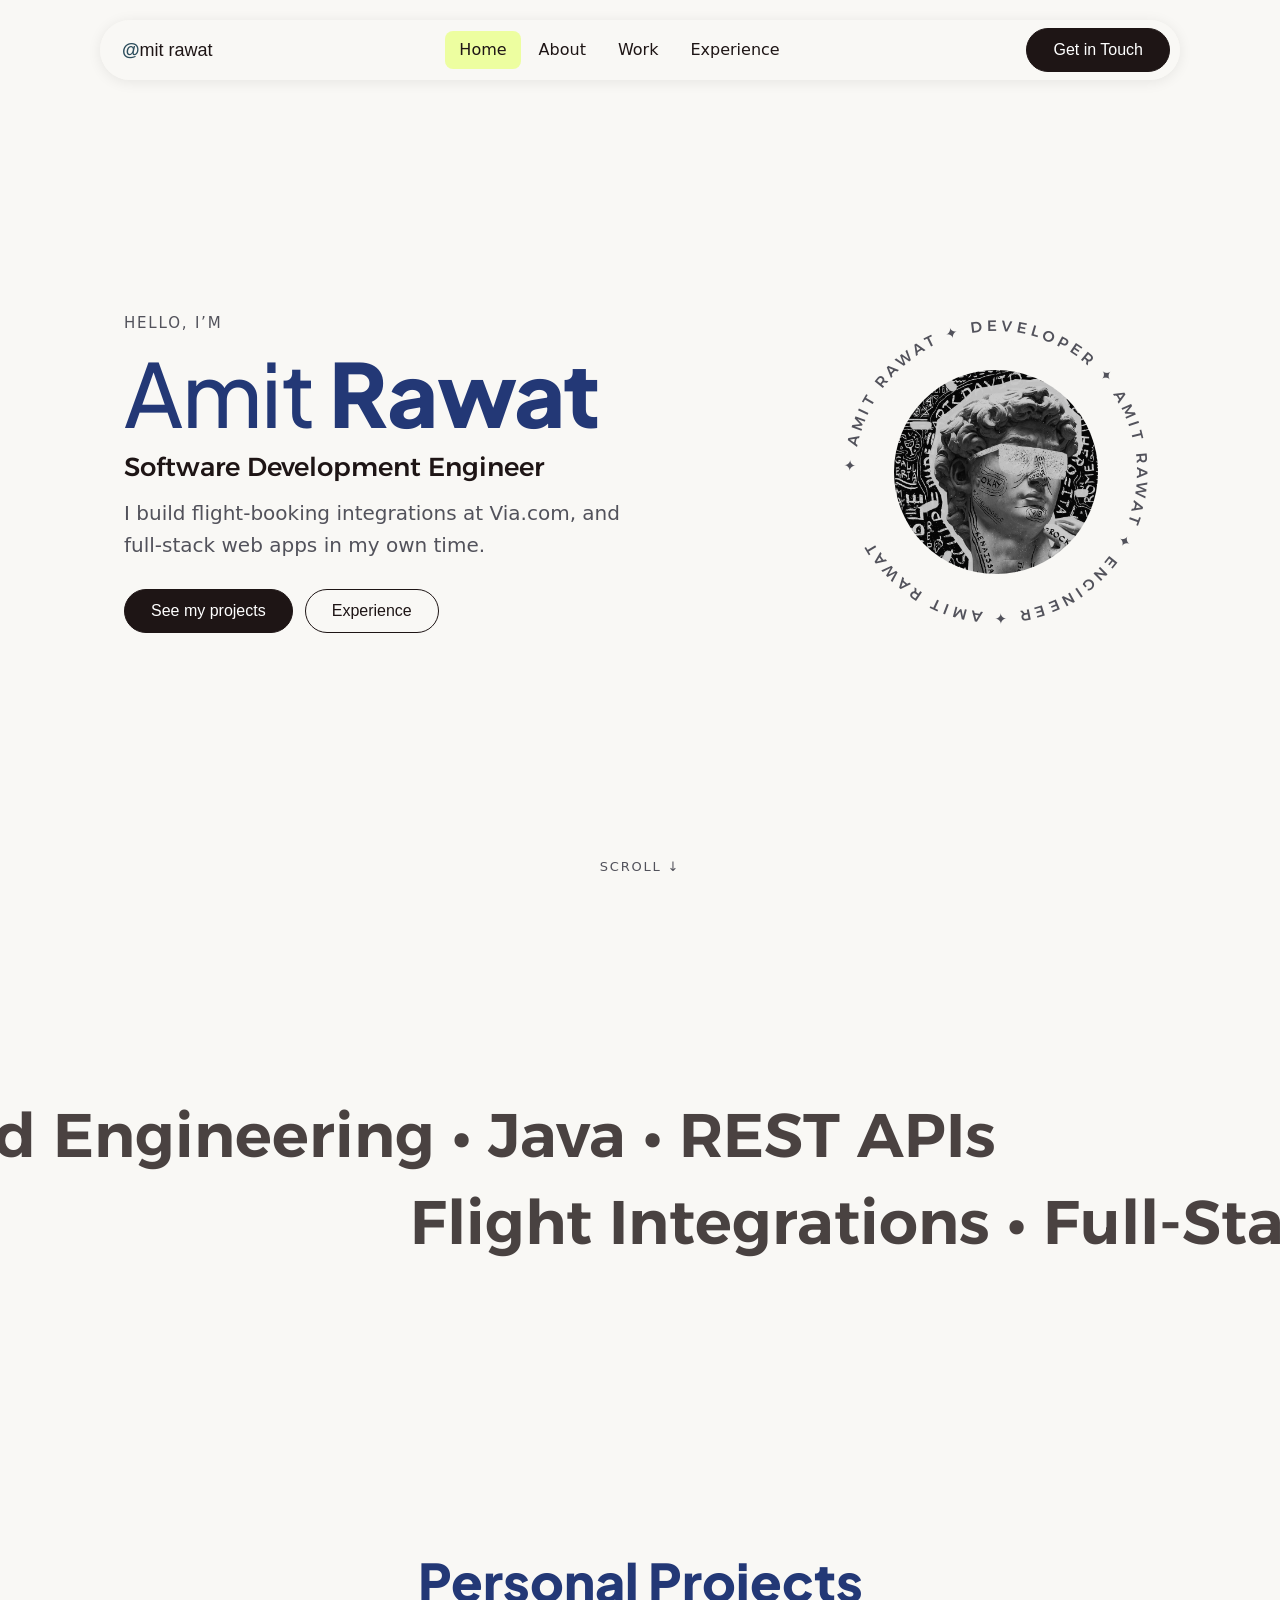
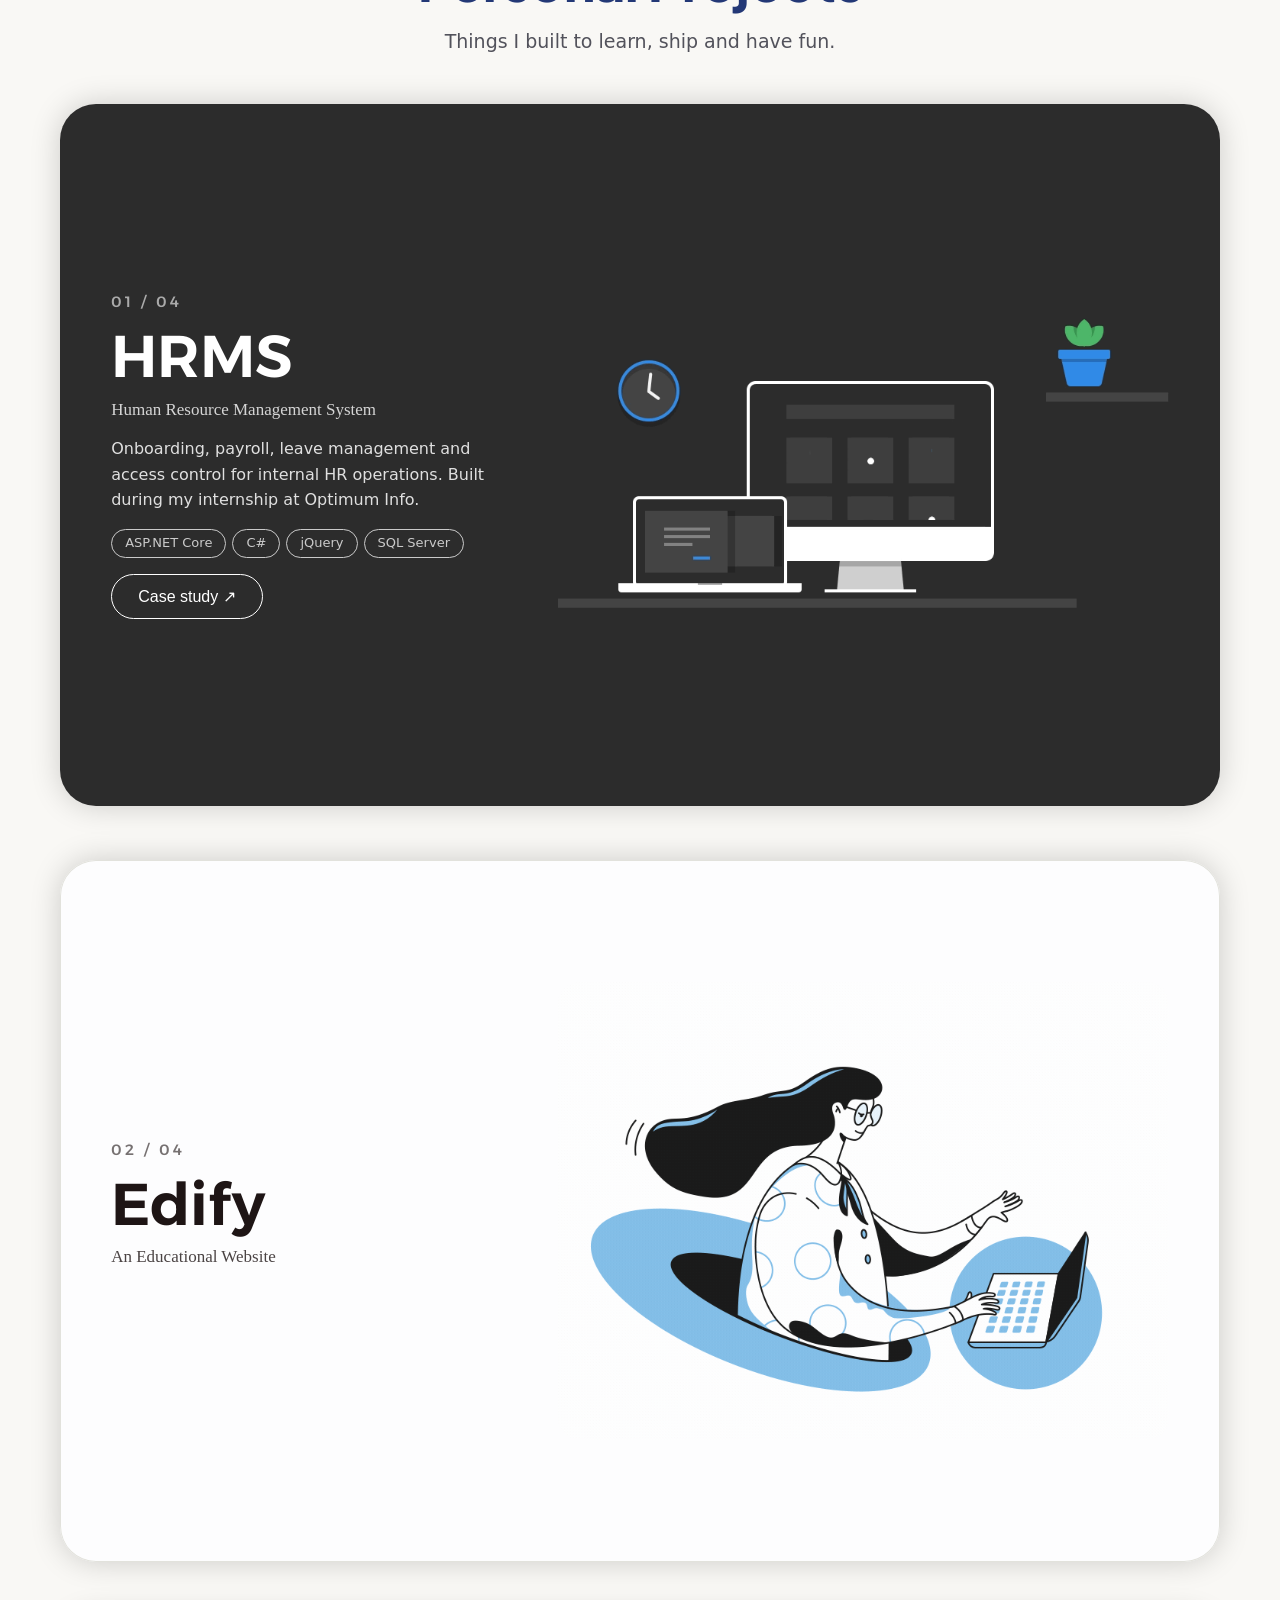
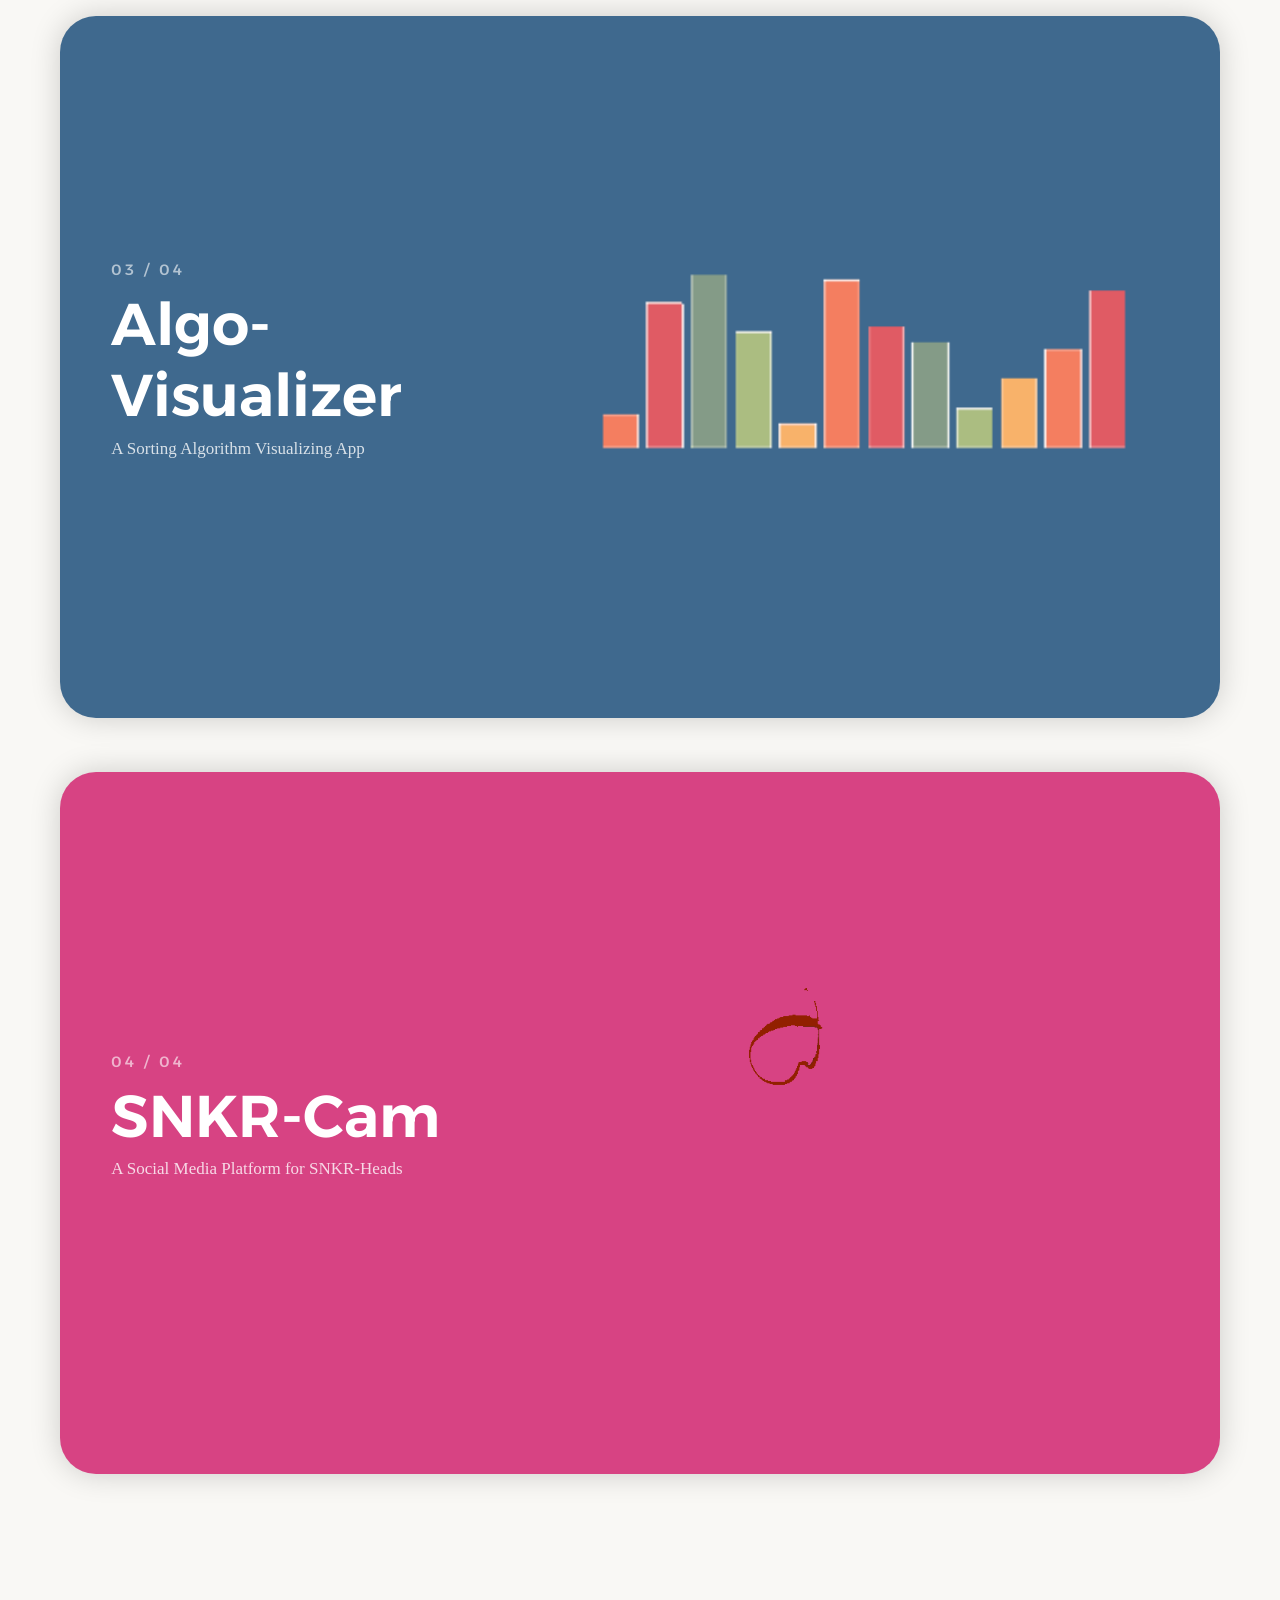
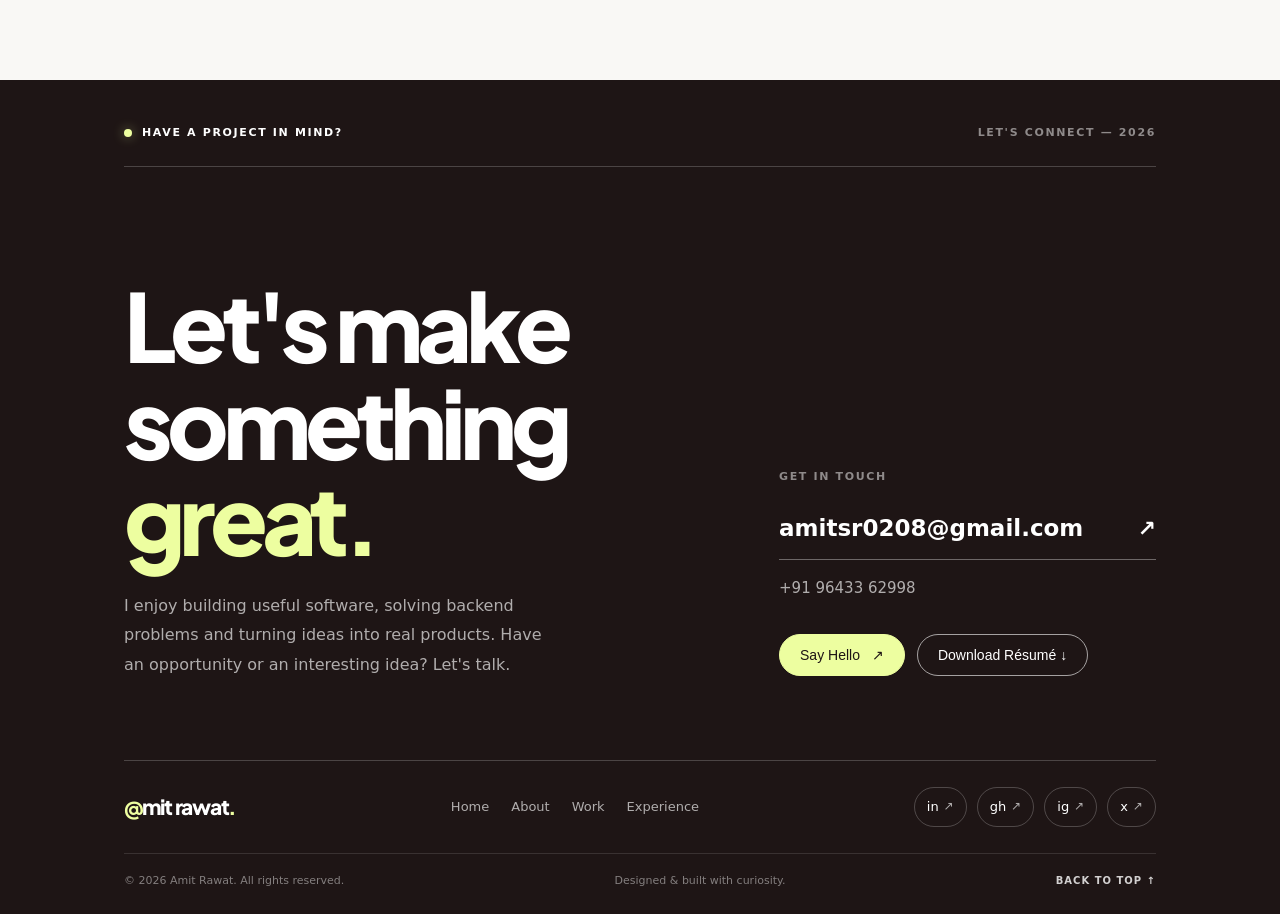
==== index.html @ 2f09c6d2 "first commit" ====
<!DOCTYPE html>
<html lang="en">

<head>
    <meta charset="UTF-8">
    <meta name="viewport" content="width=device-width, initial-scale=1.0">
    <title>Amit Rawat | Portfolio</title>
    <link rel="preconnect" href="https://fonts.googleapis.com">
    <link rel="preconnect" href="https://fonts.gstatic.com" crossorigin>
    <link
        href="https://fonts.googleapis.com/css2?family=Alexandria:wght@400;500;600&family=Plus+Jakarta+Sans:wght@500;800&display=swap"
        rel="stylesheet">
    <link href="https://api.fontshare.com/v2/css?f[]=satoshi@400,500,700&display=swap" rel="stylesheet">
    <link rel="stylesheet" href="https://cdnjs.cloudflare.com/ajax/libs/font-awesome/4.7.0/css/font-awesome.min.css">
    <link rel="stylesheet" href="styles.css">
    <link rel="stylesheet" href="preloader.css">
</head>

<body>
    <div class="preloader"><span class="ptext"></span></div>
    <header class="nav" id="site-nav"> <a class="logo" href="#" title="click me"> <span><span class="clr">@</span>mit
                rawat</span> </a>
        <nav class="links" id="links"> <a href="index.html" class="on">Home</a> <a href="about.html">About</a> <a
                href="work.html">Work</a> <a href="experience.html">Experience</a> </nav> <a
            class="btn fill nav-contact" href="#contact">Get in Touch</a> <button class="burger" id="burger"
            aria-label="Menu" aria-expanded="false"> <i class="fa fa-bars"></i> </button>
    </header>
    <main>
        <section class="hero" id="hero">
            <div class="wrap">
                <div>
                    <p class="hi">Hello, I’m</p>
                    <h1>Amit <b>Rawat</b></h1>
                    <h2>Software Development Engineer</h2>
                    <p class="lead">I build flight-booking integrations at Via.com, and full-stack web apps in my own
                        time.</p>
                    <div class="acts"><a class="btn fill" href="#projects">See my projects</a><a class="btn"
                            href="experience.html">Experience</a></div>
                </div>
                <div class="arc"><svg viewBox="0 0 200 200" aria-hidden="true">
                        <defs>
                            <path id="c" d="M100,100 m-88,0 a88,88 0 1,1 176,0 a88,88 0 1,1 -176,0" />
                        </defs><text>
                            <textPath href="#c">✦ AMIT RAWAT ✦ DEVELOPER ✦ AMIT RAWAT ✦ ENGINEER ✦ AMIT RAWAT</textPath>
                        </text>
                    </svg>
                    <div class="ph"><img src="./images/portrait1.jpg" alt="Amit Rawat"></div>
                </div>
            </div>
            <div class="cue">Scroll ↓</div>
        </section>
        <section class="slide" id="slide" aria-label="What I do">
            <div class="line l1"><span>Backend Engineering • Java • REST APIs</span></div>
            <div class="line l2"><span>Flight Integrations • Full-Stack Web</span></div>
        </section>
        <section class="projects" id="projects">
            <h2 class="sec-t">Personal Projects</h2>
            <p class="sec-s">Things I built to learn, ship and have fun.</p>
            <div class="stack">
                <article class="pcard p1" id="hrms" style="--i:0">
                    <div>
                        <div class="no">01 / 04</div>
                        <h3>HRMS</h3>
                        <h4>Human Resource Management System</h4>
                        <p>Onboarding, payroll, leave management and access control for internal HR operations. Built
                            during my internship at Optimum Info.</p>
                        <div class="tags"><span>ASP.NET Core</span><span>C#</span><span>jQuery</span><span>SQL
                                Server</span></div><a class=btn href=hrms.html>Case study ↗</a>
                    </div>
                    <div class="pimg"><img loading="lazy" src="./images/hrms.gif" alt="HRMS preview"></div>
                </article>
                <article class="pcard p2" id="edify" style="--i:1">
                    <div>
                        <div class="no">02 / 04</div>
                        <h3>Edify</h3>
                        <h4>An Educational Website</h4>
                        <div class="tags"></div>
                    </div>
                    <div class="pimg"><img loading="lazy" src="./images/edify2.gif" alt="Edify preview"></div>
                </article>
                <article class="pcard p3" id="algo-visualizer" style="--i:2">
                    <div>
                        <div class="no">03 / 04</div>
                        <h3>Algo-Visualizer</h3>
                        <h4>A Sorting Algorithm Visualizing App</h4>
                        <div class="tags"></div>
                    </div>
                    <div class="pimg"><img loading="lazy" src="./images/visualizer.gif" alt="Algo-Visualizer preview">
                    </div>
                </article>
                <article class="pcard p4" id="snkr-cam" style="--i:3">
                    <div>
                        <div class="no">04 / 04</div>
                        <h3>SNKR-Cam</h3>
                        <h4>A Social Media Platform for SNKR-Heads</h4>
                        <div class="tags"></div>
                    </div>
                    <div class="pimg"><img loading="lazy" src="./images/reg_page_30.gif" alt="SNKR-Cam preview"></div>
                </article>
            </div>
        </section>
    </main>

    <footer class="contact" id="contact">
        <div class="wrap contact-main">
            <div class="contact-top">
                <span class="contact-eyebrow">
                    <span class="status-dot"></span>
                    HAVE A PROJECT IN MIND?
                </span>
                <span class="contact-index">LET'S CONNECT — 2026</span>
            </div>

            <div class="contact-content">
                <div class="contact-heading">
                    <h2>Let's make<br>something <span>great.</span></h2>
                    <p>
                        I enjoy building useful software, solving backend
                        problems and turning ideas into real products.
                        Have an opportunity or an interesting idea?
                        Let's talk.
                    </p>
                </div>

                <div class="contact-side">
                    <span class="contact-label">GET IN TOUCH</span>

                    <a class="contact-email" href="mailto:amitsr0208@gmail.com?subject=Let's%20Connect">
                        amitsr0208@gmail.com
                        <span class="contact-arrow">↗</span>
                    </a>

                    <a class="contact-phone" href="tel:+919643362998">
                        +91 96433 62998
                    </a>

                    <div class="contact-actions">
                        <a class="btn fill" href="mailto:amitsr0208@gmail.com?subject=Let's%20Connect">
                            Say Hello <span>↗</span>
                        </a>

                        <a class="btn resume-btn" href="./resume/amitResume2026.pdf" download>
                            Download Résumé ↓
                        </a>
                    </div>
                </div>
            </div>

            <div class="contact-bottom">
                <a class="footer-brand" href="#">
                    <span>@</span>mit rawat<span class="brand-period">.</span>
                </a>

                <div class="footer-nav">
                    <a href="index.html">Home</a>
                    <a href="about.html">About</a>
                    <a href="work.html">Work</a>
                    <a href="experience.html">Experience</a>
                </div>

                <div class="footer-socials">
                    <a href="https://www.linkedin.com/in/amit-rawat-47713020" target="_blank" rel="noopener noreferrer"
                        aria-label="LinkedIn">in <span>↗</span></a>

                    <a href="https://github.com/Rookie0208" target="_blank" rel="noopener noreferrer"
                        aria-label="GitHub">gh <span>↗</span></a>

                    <a href="https://www.instagram.com/amitrawat0208" target="_blank" rel="noopener noreferrer"
                        aria-label="Instagram">ig <span>↗</span></a>

                    <a href="https://x.com/AmitRawt1" target="_blank" rel="noopener noreferrer" aria-label="X">x
                        <span>↗</span></a>
                </div>
            </div>

            <div class="footer-legal">
                <span>© 2026 Amit Rawat. All rights reserved.</span>
                <span>Designed & built with curiosity.</span>
                <a href="#top" onclick="window.scrollTo({top: 0, behavior: 'smooth'}); return false;">
                    BACK TO TOP ↑
                </a>
            </div>
        </div>
    </footer>
    <script src="preloader.js"></script>
    <script src="main.js"></script>
</body>

</html>
---- styles.css ----
:root {
  --bg: #f9f8f5;
  --ink: #1e1515;
  --navy: #233876;
  --mute: #52525b;
  --yellow: #edfea0;
  --blue: #d0dff8;
  --purple: #8982ef;
  --line: #e2e2dc;
  --card: #fff;
}
body.dark {
  --bg: #1c1c1e;
  --ink: #ececec;
  --navy: #a9bbff;
  --mute: #a9a9ad;
  --line: #38383b;
  --card: #2a2a2d;
}
* {
  box-sizing: border-box;
  margin: 0;
  padding: 0;
}
html {
  scroll-behavior: smooth;
  scroll-padding-top: 90px;
}
body {
  font-family: Satoshi, system-ui, sans-serif;
  background: var(--bg);
  color: var(--ink);
  line-height: 1.6;
  -webkit-font-smoothing: antialiased;
  transition:
    background 0.3s,
    color 0.3s;
}
a {
  color: inherit;
  text-decoration: none;
}
img {
  max-width: 100%;
  display: block;
}
h1,
h2,
h3 {
  font-family: Alexandria, sans-serif;
  font-weight: 600;
  line-height: 1.2;
}
.jk {
  font-family: "Plus Jakarta Sans", sans-serif;
}
/* nav */
.nav {
  position: fixed;
  top: 20px;
  left: 50%;
  transform: translateX(-50%);
  z-index: 20;
  width: min(1080px, calc(100% - 24px));
  display: flex;
  align-items: center;
  justify-content: space-between;
  gap: 14px;
  padding: 8px 10px 8px 22px;
  background: color-mix(in srgb, var(--bg) 92%, transparent);
  backdrop-filter: blur(12px);
  border-radius: 114px;
  box-shadow: 0 2px 14px rgba(0, 0, 0, 0.08);
}
.logo {
  font:
    500 18px Satoshi,
    sans-serif;
  cursor: pointer;
}
.logo .clr {
  font-weight: 700;
}
.links {
  display: flex;
  gap: 4px;
}
.links a {
  padding: 6px 14px;
  border-radius: 8px;
  font-weight: 500;
  transition: background 0.2s;
}
.links a:hover,
.links a.on {
  background: var(--yellow);
  color: #1e1515;
}
.btn {
  display: inline-block;
  padding: 12px 26px;
  border-radius: 40px;
  font:
    500 16px Satoshi,
    sans-serif;
  border: 1.5px solid var(--ink);
  cursor: pointer;
  transition: transform 0.2s;
  background: transparent;
  color: var(--ink);
}
.btn:hover {
  transform: translateY(-2px);
}
.btn.fill {
  background: #1e1515;
  color: #fff;
  border-color: #1e1515;
}
body.dark .btn.fill {
  background: #ececec;
  color: #1c1c1e;
  border-color: #ececec;
}
.burger {
  display: none;
  background: none;
  border: 0;
  font-size: 22px;
  color: var(--ink);
  cursor: pointer;
  padding: 6px 10px;
}
.wrap {
  max-width: 1080px;
  margin: 0 auto;
  padding: 0 24px;
}
/* hero: one screen */
.hero {
  min-height: 100vh;
  min-height: 100svh;
  display: flex;
  align-items: center;
  padding: 100px 0 56px;
  position: relative;
}
.hero .wrap {
  width: 100%;
  display: grid;
  grid-template-columns: 1fr auto;
  gap: 48px;
  align-items: center;
}
.hi {
  font-size: 15px;
  letter-spacing: 0.12em;
  text-transform: uppercase;
  color: var(--mute);
}
.hero h1 {
  font:
    500 clamp(44px, 7.4vw, 88px)/1.08 "Plus Jakarta Sans",
    sans-serif;
  color: var(--navy);
  letter-spacing: -1px;
  margin: 10px 0 10px;
}
.hero h1 b {
  font-weight: 800;
}
.hero h2 {
  font:
    500 clamp(18px, 2.2vw, 26px) Alexandria,
    sans-serif;
  color: var(--ink);
}
.lead {
  font-size: clamp(17px, 1.6vw, 20px);
  color: var(--mute);
  max-width: 540px;
  margin-top: 14px;
}
.acts {
  display: flex;
  gap: 12px;
  margin-top: 28px;
  flex-wrap: wrap;
}
.arc {
  position: relative;
  width: min(320px, 42vh);
  aspect-ratio: 1;
}
.arc svg {
  position: absolute;
  inset: 0;
  width: 100%;
  height: 100%;
  animation: spin 26s linear infinite;
}
.arc text {
  font:
    500 9.4px Alexandria,
    sans-serif;
  letter-spacing: 2.5px;
  fill: var(--mute);
}
.arc .ph {
  position: absolute;
  inset: 18%;
  border-radius: 50%;
  background: var(--blue);
  overflow: hidden;
}
.arc .ph img {
  width: 100%;
  height: 100%;
  object-fit: cover;
}
.cue {
  position: absolute;
  bottom: 22px;
  left: 50%;
  transform: translateX(-50%);
  font-size: 13px;
  letter-spacing: 0.14em;
  text-transform: uppercase;
  color: var(--mute);
}
@keyframes spin {
  to {
    transform: rotate(360deg);
  }
}
/* sliding taglines */

/* Scroll-linked sliding taglines */
.slide {
    overflow: hidden;
    min-height: 62vh;
    display: flex;
    flex-direction: column;
    justify-content: center;
    gap: 10px;
    padding: 10vh 0;
}

.line {
    display: flex;
    width: 100%;
    padding: 0 5vw;
    overflow: hidden;
}

.l1 {
    justify-content: flex-start;
}

.l2 {
    justify-content: flex-end;
}

.line span {
    display: block;
    font: 600 clamp(26px, 4.8vw, 66px)/1.25 Alexandria, sans-serif;
    color: var(--ink);
    opacity: 0.8;
    white-space: nowrap;
    will-change: transform;
}

/* Respect reduced-motion preferences */
@media (prefers-reduced-motion: reduce) {
    .line span {
        transform: none !important;
        will-change: auto;
    }
}

@media (max-width: 820px) {
    .line span {
        white-space: normal;
    }

    .line {
        padding: 0 20px;
    }
}

/* projects */
.projects {
  padding: 90px 0 40px;
}
.sec-t {
  font:
    800 clamp(32px, 4.6vw, 52px) "Plus Jakarta Sans",
    sans-serif;
  color: var(--navy);
  text-align: center;
  margin-bottom: 12px;
}
.sec-s {
  text-align: center;
  color: var(--mute);
  font-size: 19px;
  max-width: 640px;
  margin: 0 auto 48px;
}
.stack {
  max-width: 1200px;
  margin: 0 auto;
  padding: 0 20px 14vh;
  display: grid;
  gap: 6vh;
}
.pcard {
  --tc: #fff;
  color: var(--tc);
  position: sticky;
  top: calc(84px + var(--i) * 28px);
  min-height: 78vh;
  border-radius: 36px;
  padding: clamp(24px, 4vw, 52px);
  display: grid;
  grid-template-columns: 0.8fr 1.2fr;
  gap: 40px;
  align-items: center;
  box-shadow: 0 0 30px rgba(0, 0, 0, 0.18);
}
.flat .pcard {
  position: relative;
  top: 0;
  min-height: 68vh;
}
.pcard .no {
  font: 500 15px Alexandria;
  letter-spacing: 0.2em;
  opacity: 0.6;
}
.pcard h3 {
  font-size: clamp(34px, 4.6vw, 64px);
  margin: 10px 0 8px;
  color: var(--tc);
}
.pcard h4 {
  font: 500 17px Satoshi;
  opacity: 0.8;
  margin-bottom: 16px;
}
.pcard p {
  opacity: 0.85;
  margin-bottom: 16px;
  max-width: 440px;
}
.tags span {
  display: inline-block;
  border: 1px solid currentColor;
  opacity: 0.75;
  border-radius: 30px;
  padding: 3px 13px;
  margin: 0 6px 6px 0;
  font-size: 13px;
}
.pcard .btn {
  color: var(--tc);
  border-color: var(--tc);
  margin-top: 10px;
}
.pimg {
  display: flex;
  align-items: center;
  justify-content: center;
  height: 100%;
}
.pimg img {
  width: 100%;
  max-height: 64vh;
  object-fit: contain;
  border-radius: 22px;
}
.p1 {
  background: #2c2c2c;
}
.p2 {
  background: #fdfdfe;
  --tc: #1e1515;
  box-shadow:
    0 0 30px rgba(0, 0, 0, 0.18),
    inset 0 0 0 1px #e2e2dc;
}
.p3 {
  background: #3f698e;
}
.p4 {
  background: #d74383;
}
/* inner pages */
.page-head {
  padding: 170px 0 20px;
}
.page-head h1 {
  font:
    800 clamp(34px, 6vw, 68px) "Plus Jakarta Sans",
    sans-serif;
  color: var(--navy);
}
.page-head p {
  color: var(--mute);
  font-size: 20px;
  max-width: 640px;
  margin-top: 10px;
}
.about {
  display: grid;
  grid-template-columns: 1fr 320px;
  gap: 48px;
  align-items: start;
  padding: 30px 0 40px;
}
.big {
  font: 600 clamp(24px, 3.2vw, 36px)/1.35 Alexandria;
}
.big b {
  background: var(--yellow);
  color: #1e1515;
  padding: 0 8px;
  border-radius: 6px;
}
.about p.t {
  color: var(--mute);
  margin-top: 16px;
  font-size: 18px;
}
.about img {
  border-radius: 28px;
  background: var(--blue);
}
.stats {
  display: grid;
  grid-template-columns: repeat(3, 1fr);
  gap: 18px;
  margin: 20px 0 10px;
}
.stat {
  border-radius: 24px;
  padding: 26px;
  background: var(--card);
  border: 1px solid var(--line);
}
.stat b {
  display: block;
  font: 800 30px "Plus Jakarta Sans";
  color: var(--navy);
}
.stat span {
  color: var(--mute);
  font-size: 15px;
}
.sub {
  font-size: 24px;
  margin: 46px 0 8px;
}
.chips {
  display: flex;
  flex-wrap: wrap;
  gap: 10px;
  margin-top: 12px;
}
.chips span {
  padding: 7px 16px;
  border: 1px solid var(--line);
  background: var(--card);
  border-radius: 30px;
  font-weight: 500;
  font-size: 14px;
}
.tl {
  list-style: none;
  border-left: 2px solid var(--line);
  padding-left: 28px;
  display: grid;
  gap: 40px;
  margin-top: 22px;
}
.tl > li {
  position: relative;
  display: grid;
  grid-template-columns: 190px 1fr;
  gap: 18px;
}
.tl > li::before {
  content: "";
  position: absolute;
  left: -37px;
  top: 8px;
  width: 14px;
  height: 14px;
  border-radius: 50%;
  background: var(--purple);
  border: 3px solid var(--bg);
}
.when {
  color: var(--mute);
  font-size: 15px;
}
.tl h3 {
  font-size: 22px;
}
.tl h3 small {
  font: 500 16px Satoshi;
  color: var(--mute);
}
.tl ul {
  margin: 10px 0 0 18px;
  color: var(--mute);
}
.tl li li {
  margin-bottom: 5px;
}
.tl .tech {
  margin-top: 10px;
  font-size: 14px;
  color: var(--ink);
}
.pgrid {
  display: grid;
  grid-template-columns: repeat(2, 1fr);
  gap: 22px;
  margin-top: 20px;
}
.pt {
  border-radius: 24px;
  padding: 26px 28px;
  background: var(--card);
  border: 1px solid var(--line);
}
.pt h3 {
  font-size: 24px;
  margin-bottom: 8px;
}
.pt p {
  color: var(--mute);
  margin-bottom: 12px;
  font-size: 16px;
}
.pt .tags span {
  opacity: 1;
  border-color: var(--line);
}
/* contact: >60% of screen */

/* =========================================
   CONTACT & FOOTER
========================================= */

.contact {
    --footer-bg: #1e1515;
    background: var(--footer-bg);
    color: #fff;
    min-height: auto;
    display: block;
    padding: 44px 0 24px;
    margin-top: 40px;
    overflow: hidden;
}

.contact .contact-main {
    width: 100%;
}

.contact-top {
    display: flex;
    justify-content: space-between;
    align-items: center;
    gap: 16px;
    padding-bottom: 24px;
    border-bottom: 1px solid rgba(255, 255, 255, 0.2);
}

.contact-eyebrow,
.contact-index,
.contact-label {
    font-size: 11px;
    font-weight: 600;
    letter-spacing: 0.15em;
}

.contact-eyebrow {
    display: inline-flex;
    align-items: center;
    gap: 10px;
}

.status-dot {
    width: 8px;
    height: 8px;
    border-radius: 50%;
    background: #edfea0;
    box-shadow: 0 0 12px rgba(237, 254, 160, 0.45);
}

.contact-index {
    color: rgba(255, 255, 255, 0.5);
}

.contact-content {
    display: grid;
    grid-template-columns: 1.2fr 0.8fr;
    gap: clamp(36px, 7vw, 100px);
    align-items: end;
    padding: clamp(55px, 9vw, 110px) 0 80px;
}

.contact-heading h2 {
    font-family: "Plus Jakarta Sans", sans-serif;
    font-size: clamp(46px, 7.4vw, 96px);
    font-weight: 800;
    line-height: 1.02;
    letter-spacing: -0.065em;
    color: #fff;
}

.contact-heading h2 span {
    color: #edfea0;
}

.contact-heading p {
    max-width: 420px;
    margin-top: 24px;
    color: rgba(255, 255, 255, 0.65);
    font-size: 16px;
    line-height: 1.85;
}

.contact-side {
    display: flex;
    flex-direction: column;
    align-items: flex-start;
    gap: 16px;
    padding-bottom: 4px;
}

.contact-label {
    margin-bottom: 8px;
    color: rgba(255, 255, 255, 0.5);
}

.contact-email {
    display: flex;
    align-items: center;
    justify-content: space-between;
    gap: 14px;
    width: 100%;
    padding-bottom: 12px;
    border-bottom: 1px solid rgba(255, 255, 255, 0.35);
    font-size: clamp(16px, 2vw, 23px);
    font-weight: 600;
    overflow-wrap: anywhere;
    transition: color 0.25s, border-color 0.25s;
}

.contact-arrow {
    flex-shrink: 0;
    font-size: 22px;
    transition: transform 0.25s;
}

.contact-email:hover {
    color: #edfea0;
    border-color: #edfea0;
}

.contact-email:hover .contact-arrow {
    transform: translate(4px, -4px);
}

.contact-phone {
    font-size: 15px;
    color: rgba(255, 255, 255, 0.65);
    transition: color 0.2s;
}

.contact-phone:hover {
    color: #fff;
}

.contact-actions {
    display: flex;
    flex-wrap: wrap;
    gap: 12px;
    margin-top: 18px;
}

.contact .btn {
    display: inline-flex;
    align-items: center;
    justify-content: center;
    gap: 12px;
    padding: 12px 20px;
    border: 1px solid rgba(255, 255, 255, 0.6);
    border-radius: 40px;
    color: #fff;
    font-size: 14px;
    transition: transform 0.2s, background 0.2s, color 0.2s;
}

.contact .btn:hover {
    transform: translateY(-3px);
}

.contact .btn.fill {
    background: #edfea0;
    color: #1e1515;
    border-color: #edfea0;
}

.contact .btn.fill:hover {
    background: #fff;
    border-color: #fff;
}

.contact .resume-btn:hover {
    background: #fff;
    color: #1e1515;
}

.contact-bottom {
    display: flex;
    justify-content: space-between;
    align-items: center;
    flex-wrap: wrap;
    gap: 24px;
    padding: 26px 0;
    border-top: 1px solid rgba(255, 255, 255, 0.2);
}

.footer-brand {
    font-family: "Plus Jakarta Sans", sans-serif;
    font-size: 21px;
    font-weight: 800;
    letter-spacing: -0.06em;
}

.footer-brand > span:first-child {
    color: #edfea0;
}

.footer-brand .brand-period {
    color: #edfea0;
}

.footer-nav,
.footer-socials {
    display: flex;
    flex-wrap: wrap;
    align-items: center;
    gap: 22px;
}

.footer-nav a {
    color: rgba(255, 255, 255, 0.65);
    font-size: 13px;
    transition: color 0.2s;
}

.footer-nav a:hover {
    color: #edfea0;
}

.footer-socials {
    gap: 10px;
}

.footer-socials a {
    display: inline-flex;
    align-items: center;
    gap: 5px;
    padding: 9px 12px;
    border: 1px solid rgba(255, 255, 255, 0.22);
    border-radius: 30px;
    font-size: 13px;
    transition: background 0.2s, color 0.2s, border-color 0.2s;
}

.footer-socials a span {
    font-size: 12px;
    opacity: 0.65;
}

.footer-socials a:hover {
    background: #edfea0;
    color: #1e1515;
    border-color: #edfea0;
}

.footer-legal {
    display: flex;
    justify-content: space-between;
    align-items: center;
    flex-wrap: wrap;
    gap: 12px 24px;
    padding-top: 18px;
    border-top: 1px solid rgba(255, 255, 255, 0.12);
    color: rgba(255, 255, 255, 0.45);
    font-size: 11px;
}

.footer-legal a {
    color: rgba(255, 255, 255, 0.8);
    font-size: 10px;
    font-weight: 600;
    letter-spacing: 0.1em;
    transition: color 0.2s;
}

.footer-legal a:hover {
    color: #edfea0;
}

/* Responsive footer */
@media (max-width: 820px) {
    .contact {
        padding-top: 30px;
    }

    .contact-content {
        grid-template-columns: 1fr;
        gap: 44px;
        padding: 65px 0 55px;
    }

    .contact-heading h2 {
        font-size: clamp(46px, 10vw, 76px);
    }

    .contact-heading p {
        max-width: 500px;
    }

    .contact-side {
        max-width: 500px;
        width: 100%;
    }

    .contact-bottom {
        align-items: flex-start;
        gap: 24px;
    }

    .footer-nav {
        gap: 12px 18px;
    }
}

@media (max-width: 480px) {
    .contact-top {
        align-items: flex-start;
        flex-direction: column;
        gap: 8px;
    }

    .contact-content {
        padding: 52px 0 42px;
    }

    .contact-actions {
        width: 100%;
    }

    .contact-actions .btn {
        padding: 11px 15px;
        font-size: 13px;
    }

    .contact-bottom {
        flex-direction: column;
        gap: 22px;
    }

    .footer-nav {
        gap: 14px;
    }

    .footer-socials {
        gap: 8px;
    }

    .footer-legal {
        flex-direction: column;
        align-items: flex-start;
        gap: 10px;
    }
}

@media (prefers-reduced-motion: reduce) {
    .contact *,
    .contact *::before,
    .contact *::after {
        scroll-behavior: auto !important;
        transition: none !important;
    }
}

/* Navigation transitions */
#site-nav {
    transition:
        top 0.35s ease,
        left 0.35s ease,
        width 0.35s ease,
        padding 0.35s ease,
        border-radius 0.35s ease,
        background 0.35s ease,
        box-shadow 0.35s ease,
        transform 0.35s ease;
}

/* 80% opaque glass navigation */
#site-nav.nav-compact {
    position: fixed;
    top: 18px;
    left: 50%;
    transform: translateX(-50%);
    z-index: 1000;

    width: max-content;
    max-width: calc(100% - 28px);
    padding: 12px 24px;

    background: rgba(255, 255, 255, 0.8);
    backdrop-filter: blur(16px);
    -webkit-backdrop-filter: blur(16px);

    border: 1px solid rgba(128, 128, 128, 0.18);
    border-radius: 999px;
    box-shadow: 0 8px 30px rgba(0, 0, 0, 0.1);

    display: flex;
    align-items: center;
    justify-content: center;
}

/* Hide the logo, contact button and burger in compact mode */
#site-nav.nav-compact .logo,
#site-nav.nav-compact .nav-contact,
#site-nav.nav-compact .burger {
    display: none !important;
}

/* Only the four navigation links remain */
#site-nav.nav-compact #links {
    display: flex !important;
    align-items: center;
    justify-content: center;
    gap: clamp(16px, 3vw, 30px);
    margin: 0;
    padding: 0;
}

/* Compact link styling */
#site-nav.nav-compact #links a {
    white-space: nowrap;
    font-size: 14px;
}

/* Mobile adjustments */
@media (max-width: 600px) {
    #site-nav.nav-compact {
        top: 12px;
        padding: 10px 16px;
        max-width: calc(100% - 20px);
    }

    #site-nav.nav-compact #links {
        gap: clamp(12px, 4vw, 20px);
    }

    #site-nav.nav-compact #links a {
        font-size: 12px;
    }
}
---- preloader.css ----
.preloader {
  position: fixed;
  inset: 0;
  display: flex;
  justify-content: center;
  align-items: center;
  background: #070707;
  z-index: 1000;
}
.preloader .ptext {
  font:
    600 30px Alexandria,
    sans-serif;
  color: #fff;
  letter-spacing: 2px;
}
.preloader.active {
  transform: translateY(-100vh);
  transition: transform 1s cubic-bezier(0.785, 0.135, 0.15, 0.86) 0.4s;
}
.ptext.hide {
  opacity: 0;
  transition: 0.5s;
}
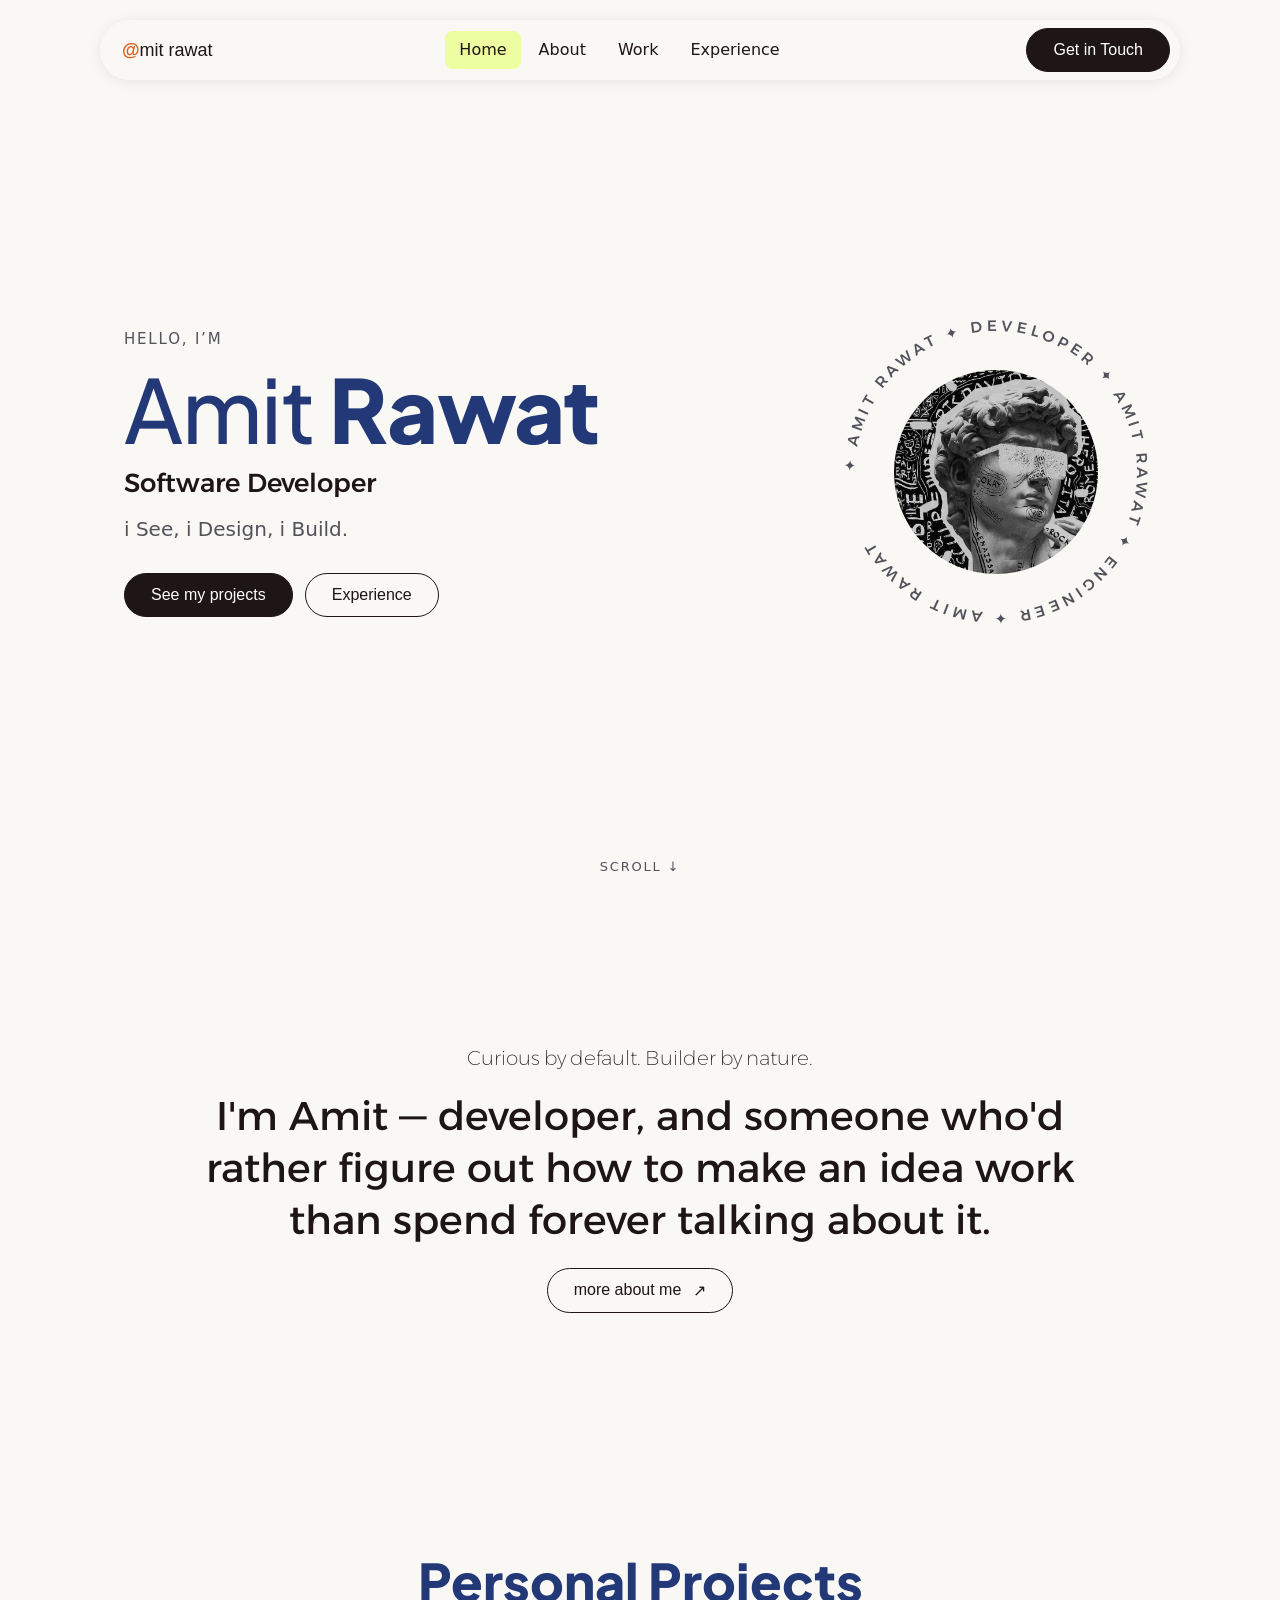
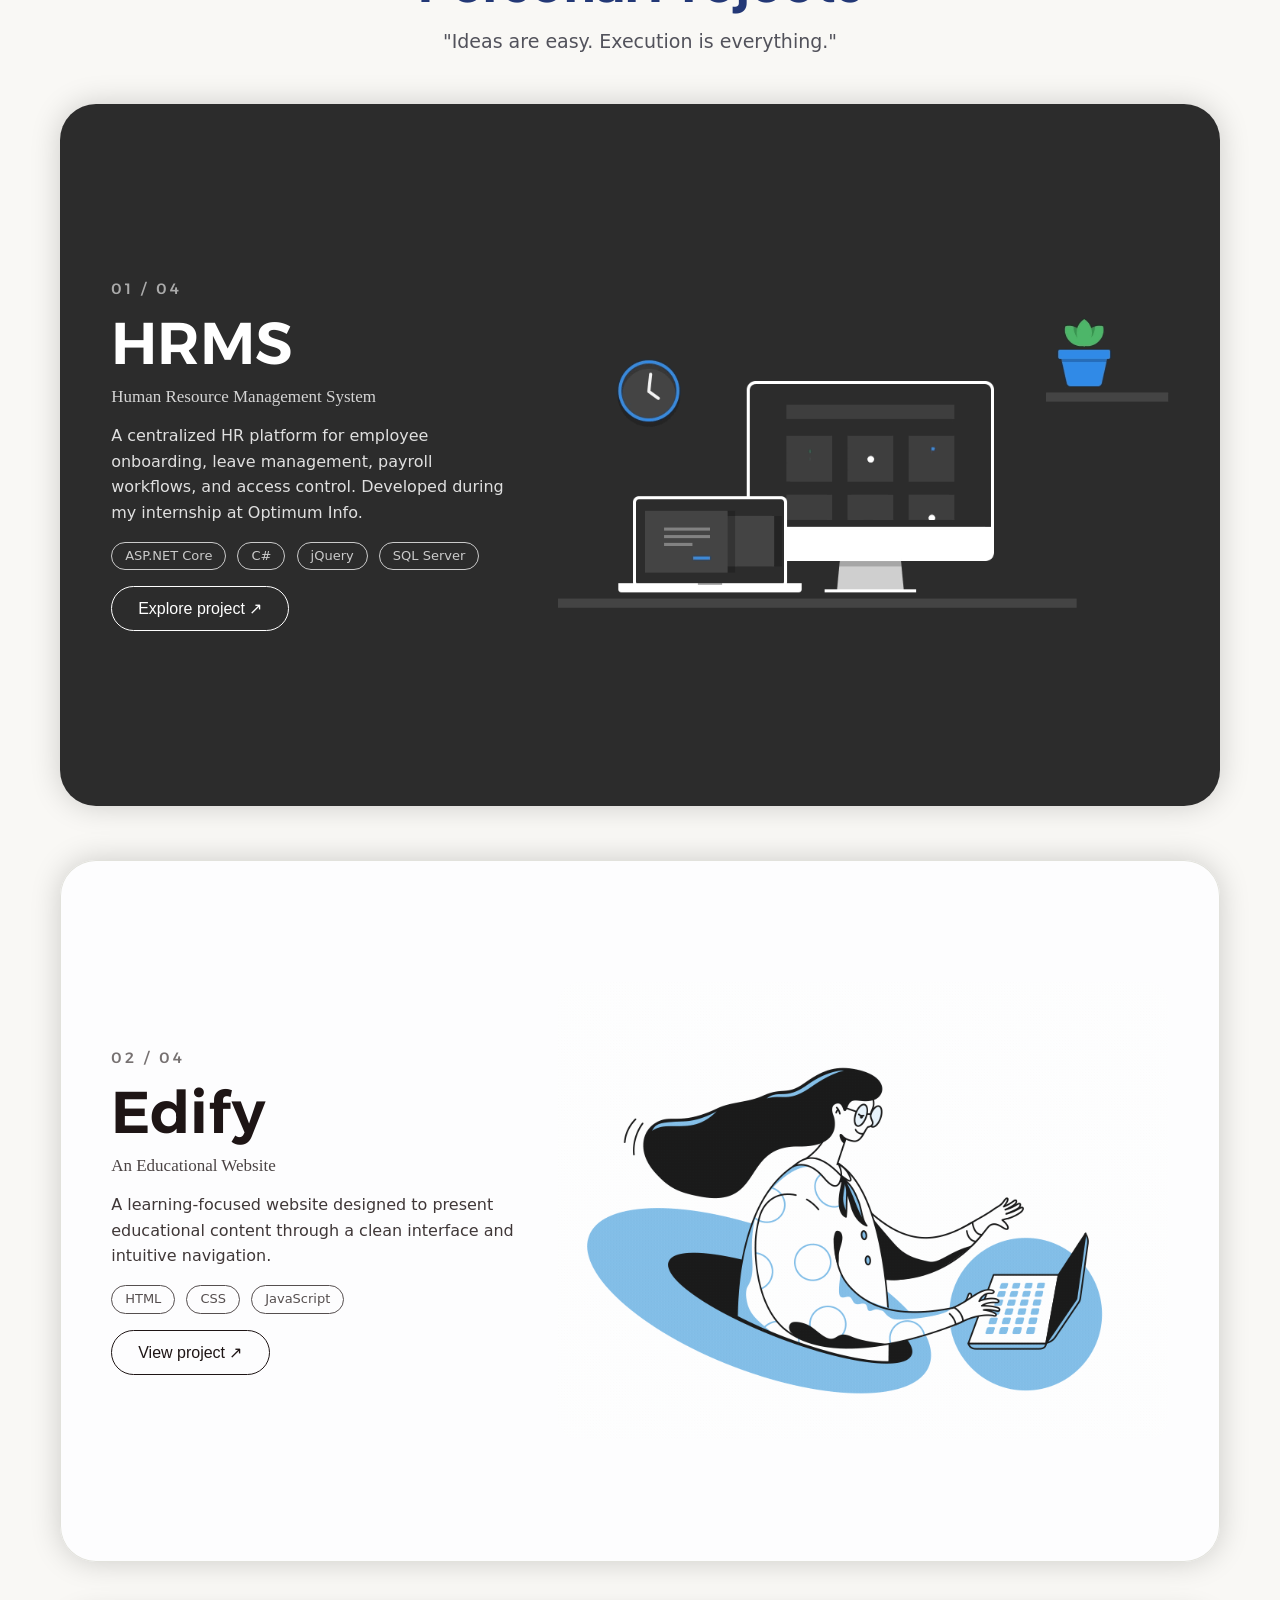
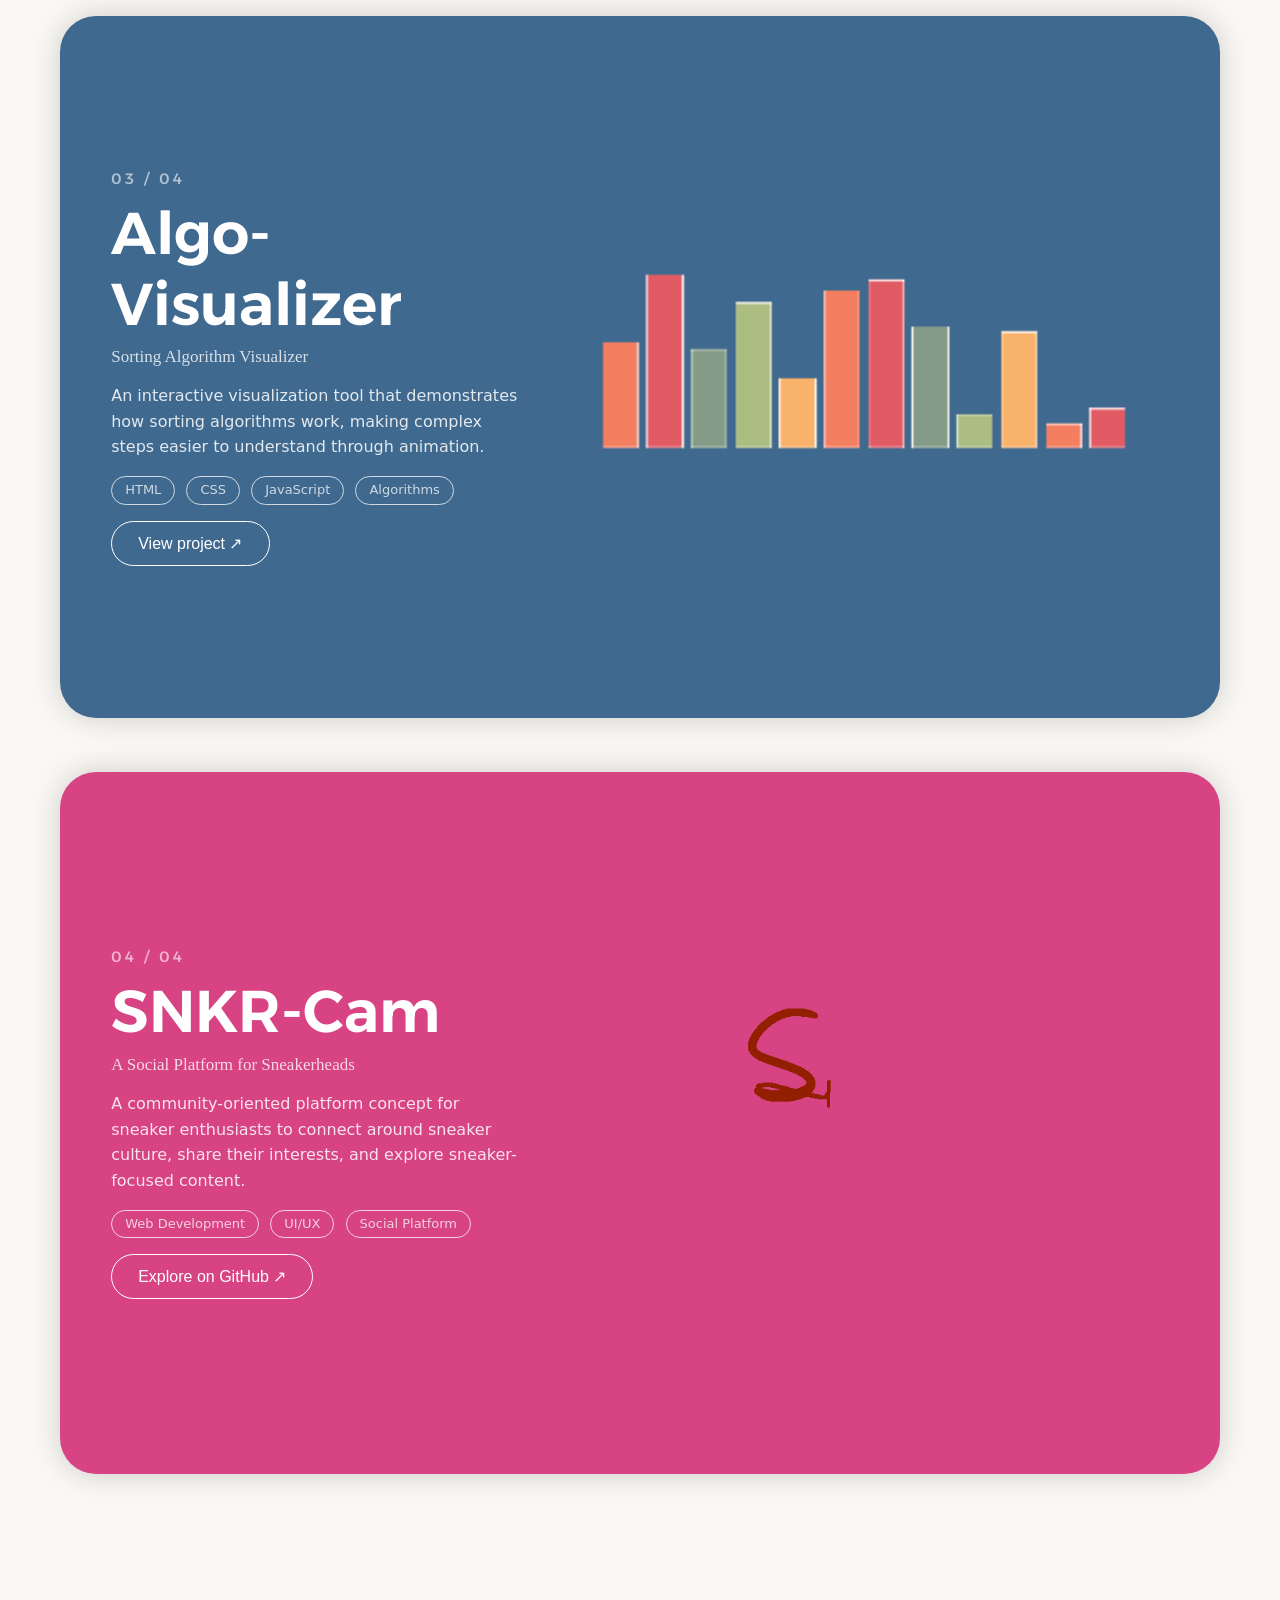
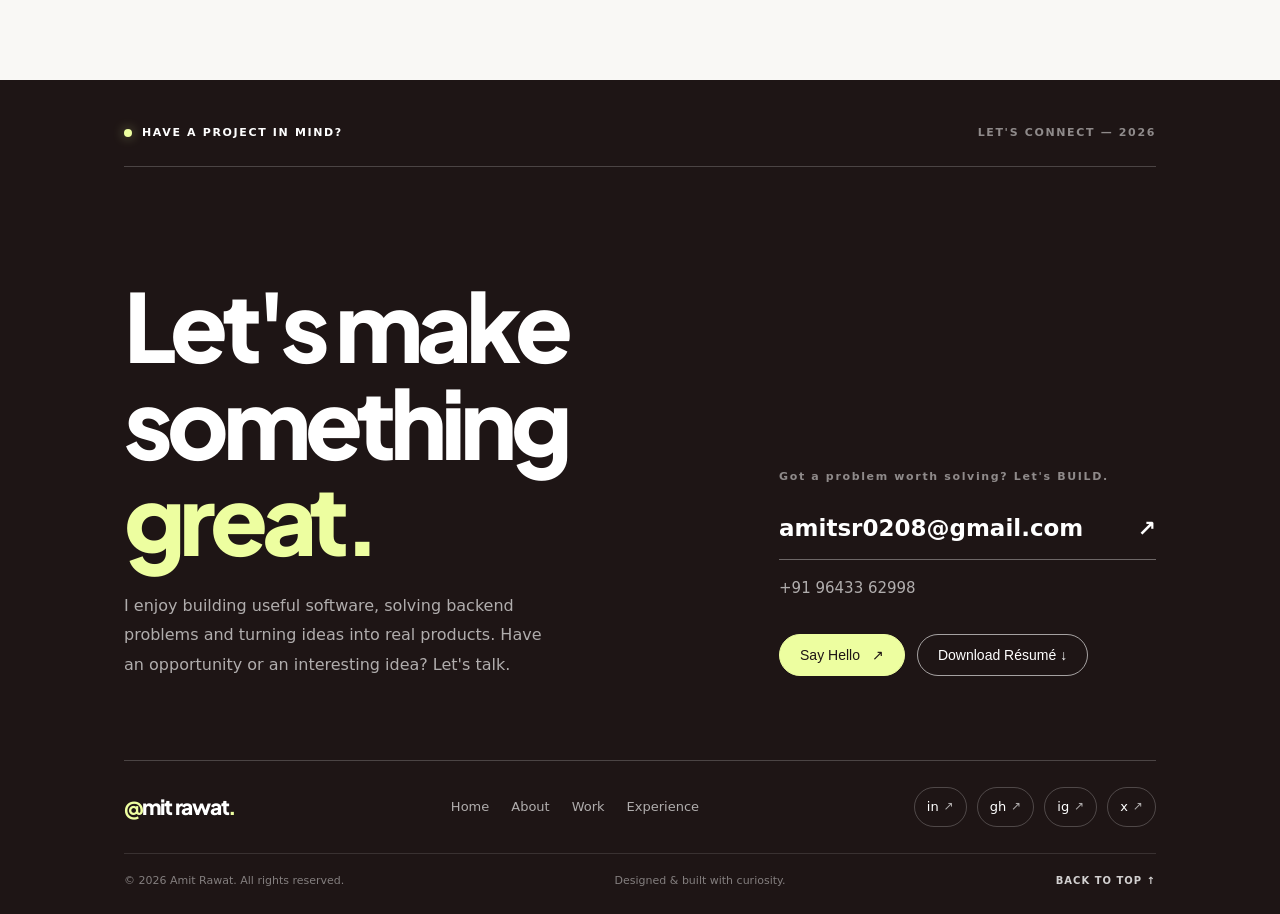
==== commit 3c072bdb: "add projects" ====
--- a/index.html
+++ b/index.html
@@ -31,9 +31,8 @@
                 <div>
                     <p class="hi">Hello, I’m</p>
                     <h1>Amit <b>Rawat</b></h1>
-                    <h2>Software Development Engineer</h2>
-                    <p class="lead">I build flight-booking integrations at Via.com, and full-stack web apps in my own
-                        time.</p>
+                    <h2>Software Developer</h2>
+                    <p class="lead">i See, i Design, i Build.</p>
                     <div class="acts"><a class="btn fill" href="#projects">See my projects</a><a class="btn"
                             href="experience.html">Experience</a></div>
                 </div>
@@ -49,56 +48,123 @@
             </div>
             <div class="cue">Scroll ↓</div>
         </section>
-        <section class="slide" id="slide" aria-label="What I do">
-            <div class="line l1"><span>Backend Engineering • Java • REST APIs</span></div>
-            <div class="line l2"><span>Flight Integrations • Full-Stack Web</span></div>
+
+        <section class="slide about-intro" id="slide" aria-label="About me">
+            <div class="about-intro-content">
+                <h2>Curious by default. Builder by nature.</h2>
+                <p> I'm Amit — developer, and someone who'd rather figure out how to make an idea work than spend
+                    forever talking about it.</p>
+                <a href="about.html" class="btn about-more"> more about me <span>↗</span> </a>
+            </div>
         </section>
-        <section class="projects" id="projects">
-            <h2 class="sec-t">Personal Projects</h2>
-            <p class="sec-s">Things I built to learn, ship and have fun.</p>
-            <div class="stack">
-                <article class="pcard p1" id="hrms" style="--i:0">
-                    <div>
-                        <div class="no">01 / 04</div>
-                        <h3>HRMS</h3>
-                        <h4>Human Resource Management System</h4>
-                        <p>Onboarding, payroll, leave management and access control for internal HR operations. Built
-                            during my internship at Optimum Info.</p>
-                        <div class="tags"><span>ASP.NET Core</span><span>C#</span><span>jQuery</span><span>SQL
-                                Server</span></div><a class=btn href=hrms.html>Case study ↗</a>
-                    </div>
-                    <div class="pimg"><img loading="lazy" src="./images/hrms.gif" alt="HRMS preview"></div>
-                </article>
-                <article class="pcard p2" id="edify" style="--i:1">
-                    <div>
-                        <div class="no">02 / 04</div>
-                        <h3>Edify</h3>
-                        <h4>An Educational Website</h4>
-                        <div class="tags"></div>
-                    </div>
-                    <div class="pimg"><img loading="lazy" src="./images/edify2.gif" alt="Edify preview"></div>
-                </article>
-                <article class="pcard p3" id="algo-visualizer" style="--i:2">
-                    <div>
-                        <div class="no">03 / 04</div>
-                        <h3>Algo-Visualizer</h3>
-                        <h4>A Sorting Algorithm Visualizing App</h4>
-                        <div class="tags"></div>
-                    </div>
-                    <div class="pimg"><img loading="lazy" src="./images/visualizer.gif" alt="Algo-Visualizer preview">
-                    </div>
-                </article>
-                <article class="pcard p4" id="snkr-cam" style="--i:3">
-                    <div>
-                        <div class="no">04 / 04</div>
-                        <h3>SNKR-Cam</h3>
-                        <h4>A Social Media Platform for SNKR-Heads</h4>
-                        <div class="tags"></div>
-                    </div>
-                    <div class="pimg"><img loading="lazy" src="./images/reg_page_30.gif" alt="SNKR-Cam preview"></div>
-                </article>
-            </div>
-        </section>
+
+       <section class="projects" id="projects">
+    <h2 class="sec-t">Personal Projects</h2>
+    <p class="sec-s">"Ideas are easy. Execution is everything."</p>
+
+    <div class="stack">
+
+        <!-- 01: HRMS -->
+        <article class="pcard p1" id="hrms" style="--i:0">
+            <div>
+                <div class="no">01 / 04</div>
+                <h3>HRMS</h3>
+                <h4>Human Resource Management System</h4>
+                <p>
+                    A centralized HR platform for employee onboarding, leave
+                    management, payroll workflows, and access control.
+                    Developed during my internship at Optimum Info.
+                </p>
+                <div class="tags">
+                    <span>ASP.NET Core</span>
+                    <span>C#</span>
+                    <span>jQuery</span>
+                    <span>SQL Server</span>
+                </div>
+                <a class="btn" href="projects/hrms.html">Explore project ↗</a>
+            </div>
+            <div class="pimg">
+                <img loading="lazy" src="./images/hrms.gif" alt="HRMS application preview">
+            </div>
+        </article>
+
+        <!-- 02: Edify -->
+        <article class="pcard p2" id="edify" style="--i:1">
+            <div>
+                <div class="no">02 / 04</div>
+                <h3>Edify</h3>
+                <h4>An Educational Website</h4>
+                <p>
+                    A learning-focused website designed to present educational
+                    content through a clean interface and intuitive navigation.
+                </p>
+                <div class="tags">
+                    <span>HTML</span>
+                    <span>CSS</span>
+                    <span>JavaScript</span>
+                </div>
+                <a class="btn" href="projects/edify.html" target="_blank" rel="noopener noreferrer">
+                    View project ↗
+                </a>
+            </div>
+            <div class="pimg">
+                <img loading="lazy" src="./images/edify2.gif" alt="Edify educational website preview">
+            </div>
+        </article>
+
+        <!-- 03: Algo Visualizer -->
+        <article class="pcard p3" id="algo-visualizer" style="--i:2">
+            <div>
+                <div class="no">03 / 04</div>
+                <h3>Algo-Visualizer</h3>
+                <h4>Sorting Algorithm Visualizer</h4>
+                <p>
+                    An interactive visualization tool that demonstrates how
+                    sorting algorithms work, making complex steps easier
+                    to understand through animation.
+                </p>
+                <div class="tags">
+                    <span>HTML</span>
+                    <span>CSS</span>
+                    <span>JavaScript</span>
+                    <span>Algorithms</span>
+                </div>
+                <a class="btn" href="projects/algoVisualized.html" target="_blank" rel="noopener noreferrer">
+                    View project ↗
+                </a>
+            </div>
+            <div class="pimg">
+                <img loading="lazy" src="./images/visualizer.gif" alt="Sorting algorithm visualization preview">
+            </div>
+        </article>
+
+        <!-- 04: SNKR-Cam -->
+        <article class="pcard p4" id="snkr-cam" style="--i:3">
+            <div>
+                <div class="no">04 / 04</div>
+                <h3>SNKR-Cam</h3>
+                <h4>A Social Platform for Sneakerheads</h4>
+                <p>
+                    A community-oriented platform concept for sneaker enthusiasts
+                    to connect around sneaker culture, share their interests,
+                    and explore sneaker-focused content.
+                </p>
+                <div class="tags">
+                    <span>Web Development</span>
+                    <span>UI/UX</span>
+                    <span>Social Platform</span>
+                </div>
+                <a class="btn" href="projects/snkrsHead.html" target="_blank" rel="noopener noreferrer">
+                    Explore on GitHub ↗
+                </a>
+            </div>
+            <div class="pimg">
+                <img loading="lazy" src="./images/reg_page_30.gif" alt="SNKR-Cam registration page preview">
+            </div>
+        </article>
+
+    </div>
+</section>
     </main>
 
     <footer class="contact" id="contact">
@@ -123,7 +189,7 @@
                 </div>
 
                 <div class="contact-side">
-                    <span class="contact-label">GET IN TOUCH</span>
+                    <span class="contact-label">Got a problem worth solving? Let's BUILD.</span>
 
                     <a class="contact-email" href="mailto:amitsr0208@gmail.com?subject=Let's%20Connect">
                         amitsr0208@gmail.com
--- a/styles.css
+++ b/styles.css
@@ -32,9 +32,24 @@
   color: var(--ink);
   line-height: 1.6;
   -webkit-font-smoothing: antialiased;
-  transition:
+   opacity: 1;
+    transition: opacity 300ms ease;
+  /* transition:
     background 0.3s,
-    color 0.3s;
+    color 0.3s; */
+}
+body.page-leaving {
+    opacity: 0;
+}
+
+body.page-entering {
+    opacity: 0;
+}
+
+@media (prefers-reduced-motion: reduce) {
+    body {
+        transition: none;
+    }
 }
 a {
   color: inherit;
@@ -978,4 +993,129 @@
     #site-nav.nav-compact #links a {
         font-size: 12px;
     }
+}
+
+
+
+/* About intro section */
+.slide.about-intro {
+min-height: 62vh;
+display: flex;
+align-items: center;
+justify-content: center;
+padding: 10vh 8%;
+overflow: hidden;
+}
+
+.about-intro-content {
+width: 100%;
+max-width: 1000px;
+margin: 0 auto;
+text-align: center;
+}
+
+.about-intro-content h2 {
+font-family: Alexandria, sans-serif;
+font-size: clamp(18px, 2.2vw, 20px);
+font-weight: 200;
+line-height: 1.2;
+margin-bottom: 20px;
+color: var(--ink);
+opacity: 0.9;
+}
+
+.about-intro-content p {
+max-width: 950px;
+margin: 0 auto;
+font-family: Alexandria, sans-serif;
+font-size: clamp(24px, 4vw, 40px);
+font-weight: 400;
+line-height: 1.3;
+text-align: center;
+color: var(--ink);
+/* opacity: 0.9; */
+}
+
+@media (max-width: 820px) {
+.slide.about-intro {
+min-height: 50vh;
+padding: 8vh 6%;
+}
+
+.about-intro-content h2 {
+    margin-bottom: 16px;
+}
+
+.about-intro-content p {
+    font-size: clamp(22px, 4.5vw, 34px);
+    line-height: 1.4;
+}
+
+}
+
+@media (max-width: 480px) {
+.slide.about-intro {
+padding: 60px 24px;
+}
+
+.about-intro-content h2 {
+    font-size: 17px;
+}
+
+.about-intro-content p {
+    font-size: 23px;
+    line-height: 1.45;
+}
+
+}
+
+.about-more {
+    position: relative;
+    display: inline-flex;
+    align-items: center;
+    justify-content: center;
+    gap: 12px;
+    margin-top: 22px;
+    overflow: hidden;
+    isolation: isolate;
+
+    text-decoration: none;
+    transition: color 0.25s ease, gap 0.3s ease;
+}
+
+/* Green layer slides up from below */
+.about-more::before {
+    content: "";
+    position: absolute;
+    inset: 0;
+    z-index: -1;
+
+    background: var(--yellow);
+    transform: translate3d(0, 101%, 0);
+    transition: transform 0.4s cubic-bezier(0.22, 1, 0.36, 1);
+    border-radius: inherit;
+    pointer-events: none;
+}
+
+.about-more:hover::before {
+    transform: translate3d(0, 0, 0);
+}
+
+.about-more:hover {
+    color: var(--ink);
+    gap: 18px;
+}
+
+.about-more span {
+    display: inline-block;
+    transition: transform 0.3s ease;
+}
+
+.about-more:hover span {
+    transform: translate3d(3px, -3px, 0);
+}
+
+.about-more:focus-visible {
+    outline: 2px solid var(--ink);
+    outline-offset: 4px;
 }
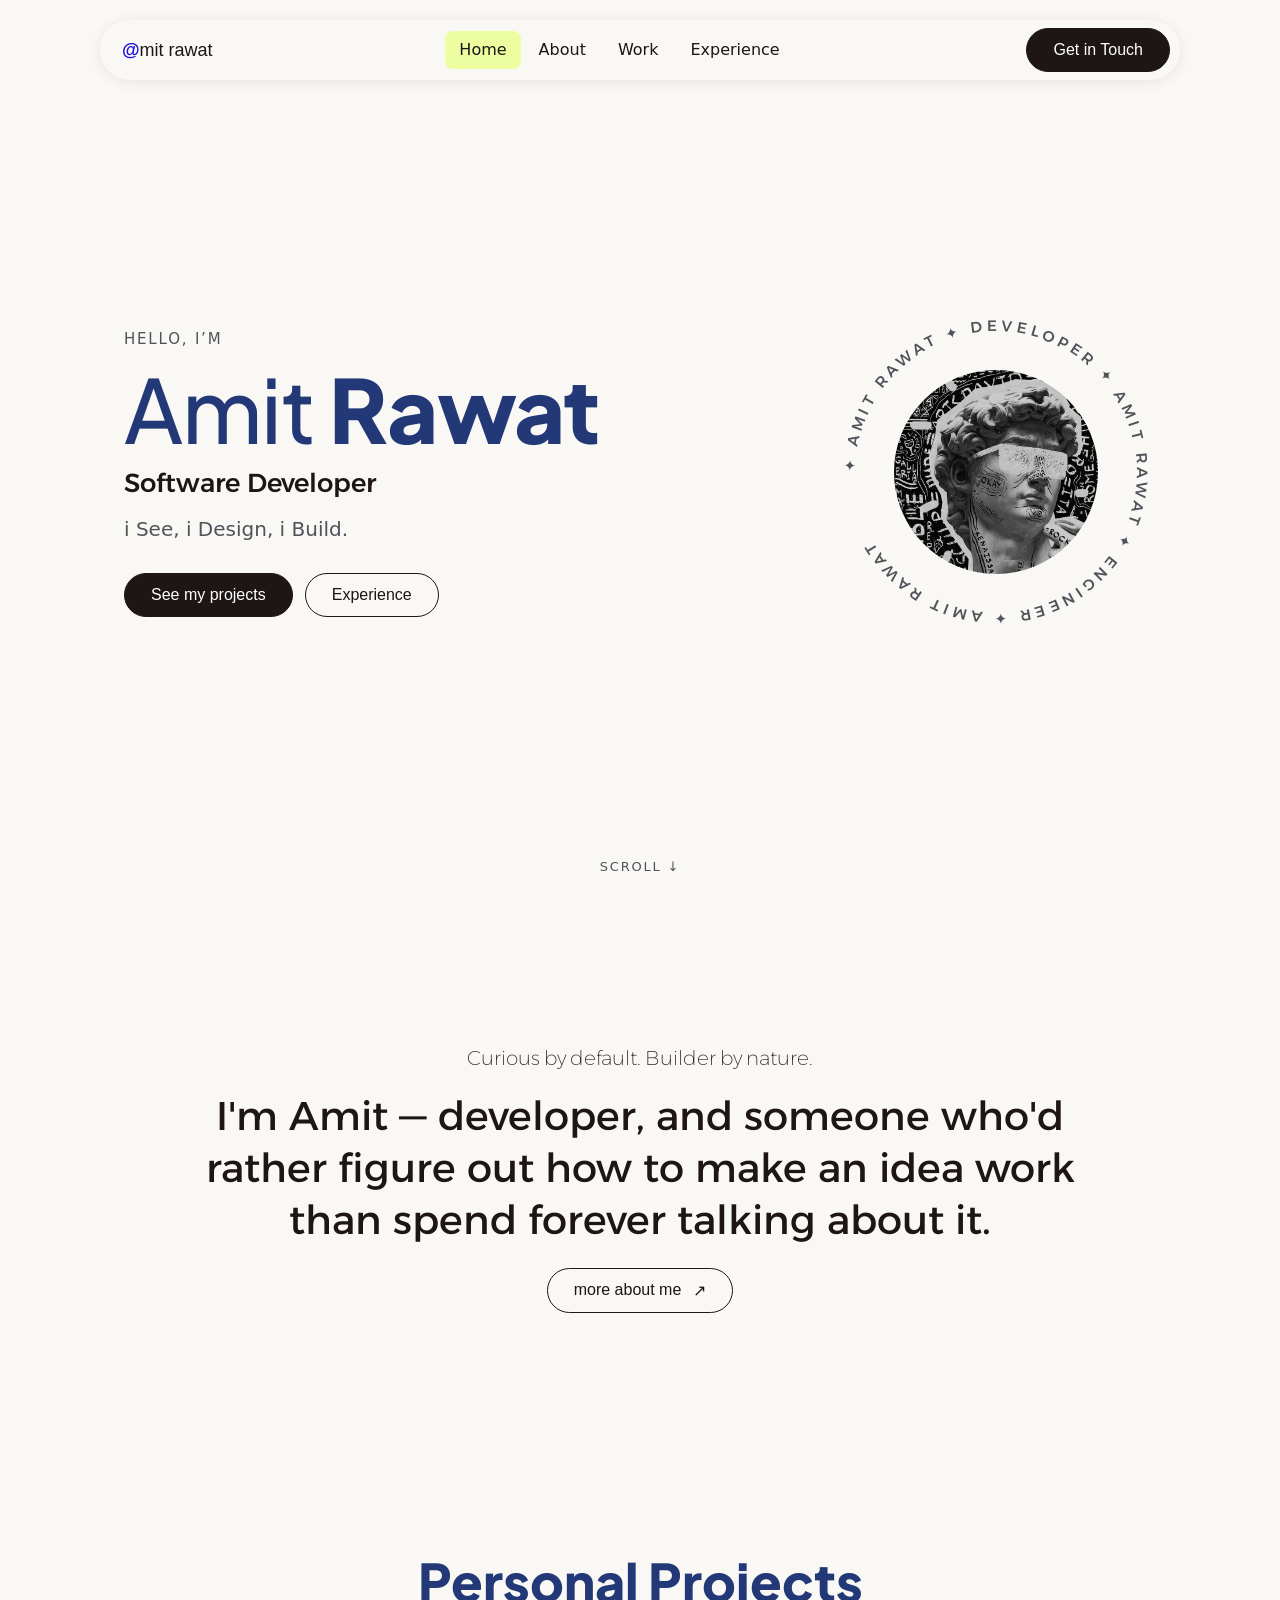
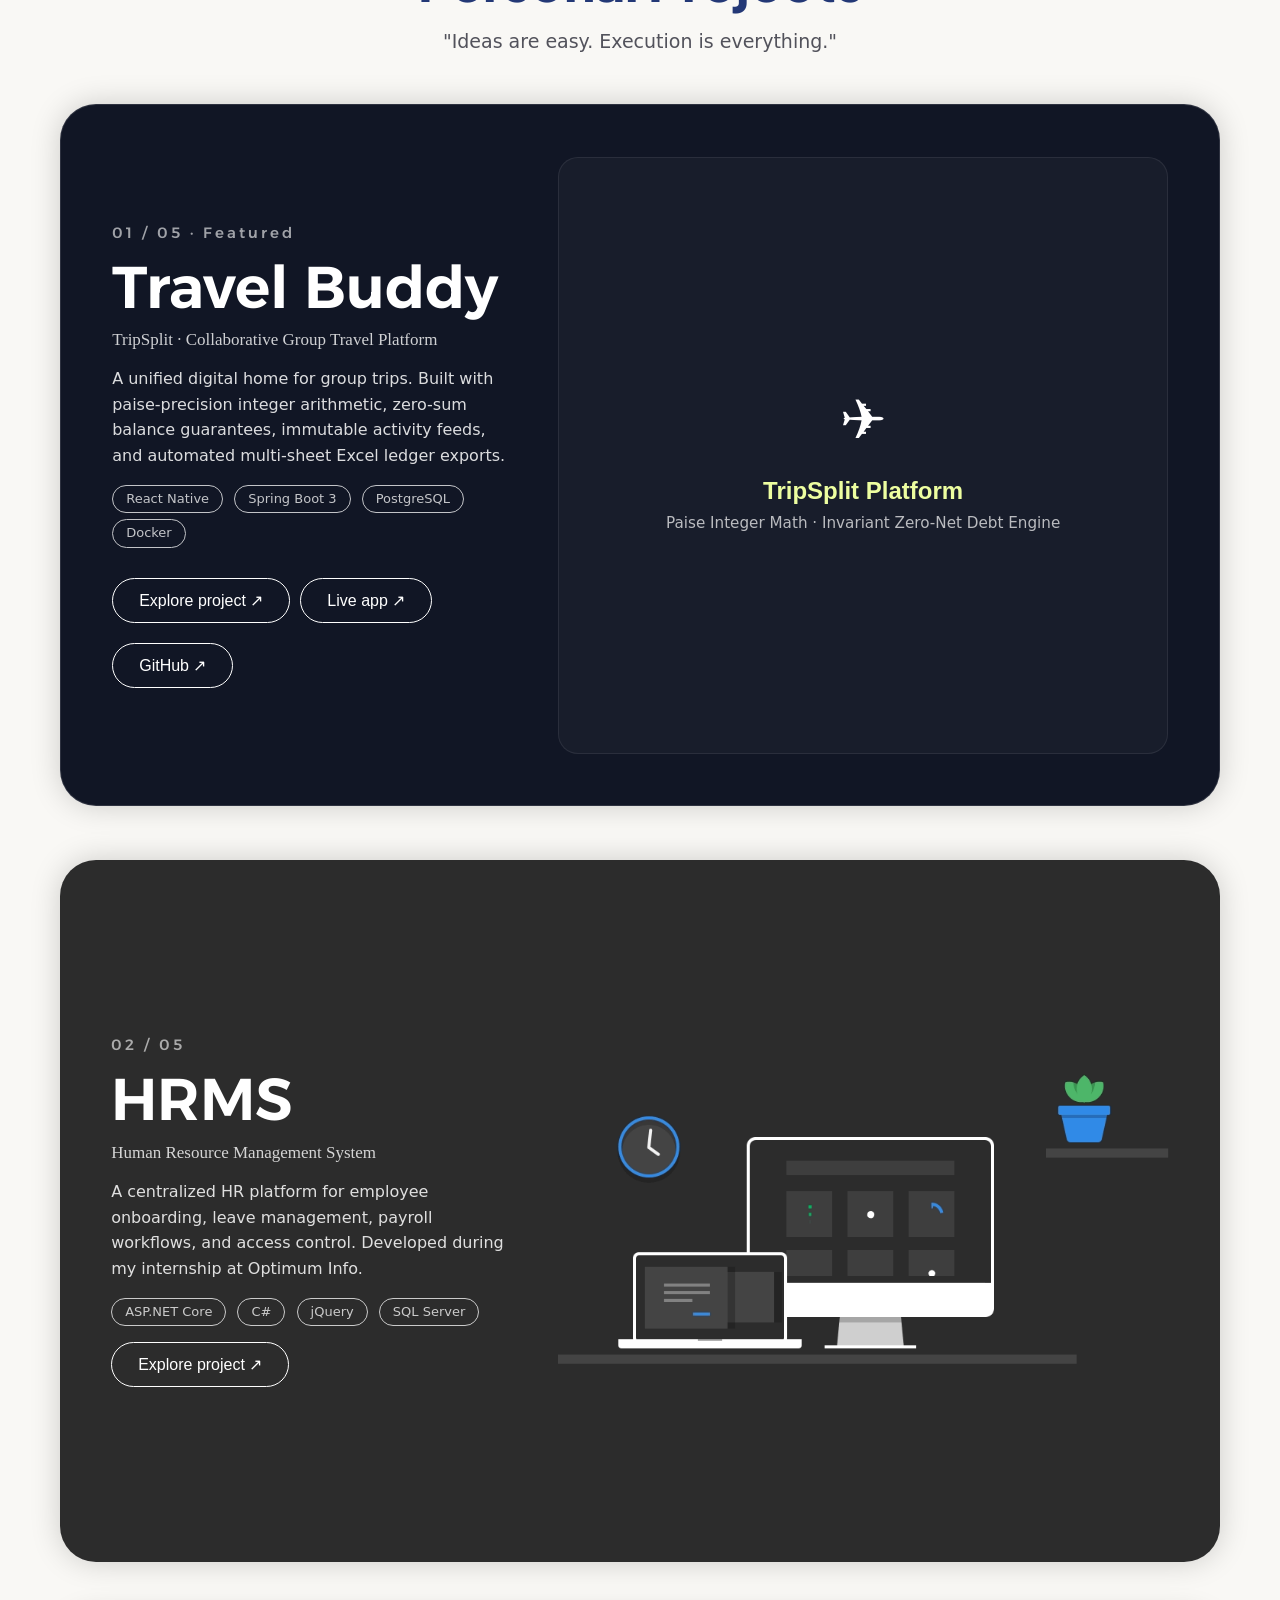
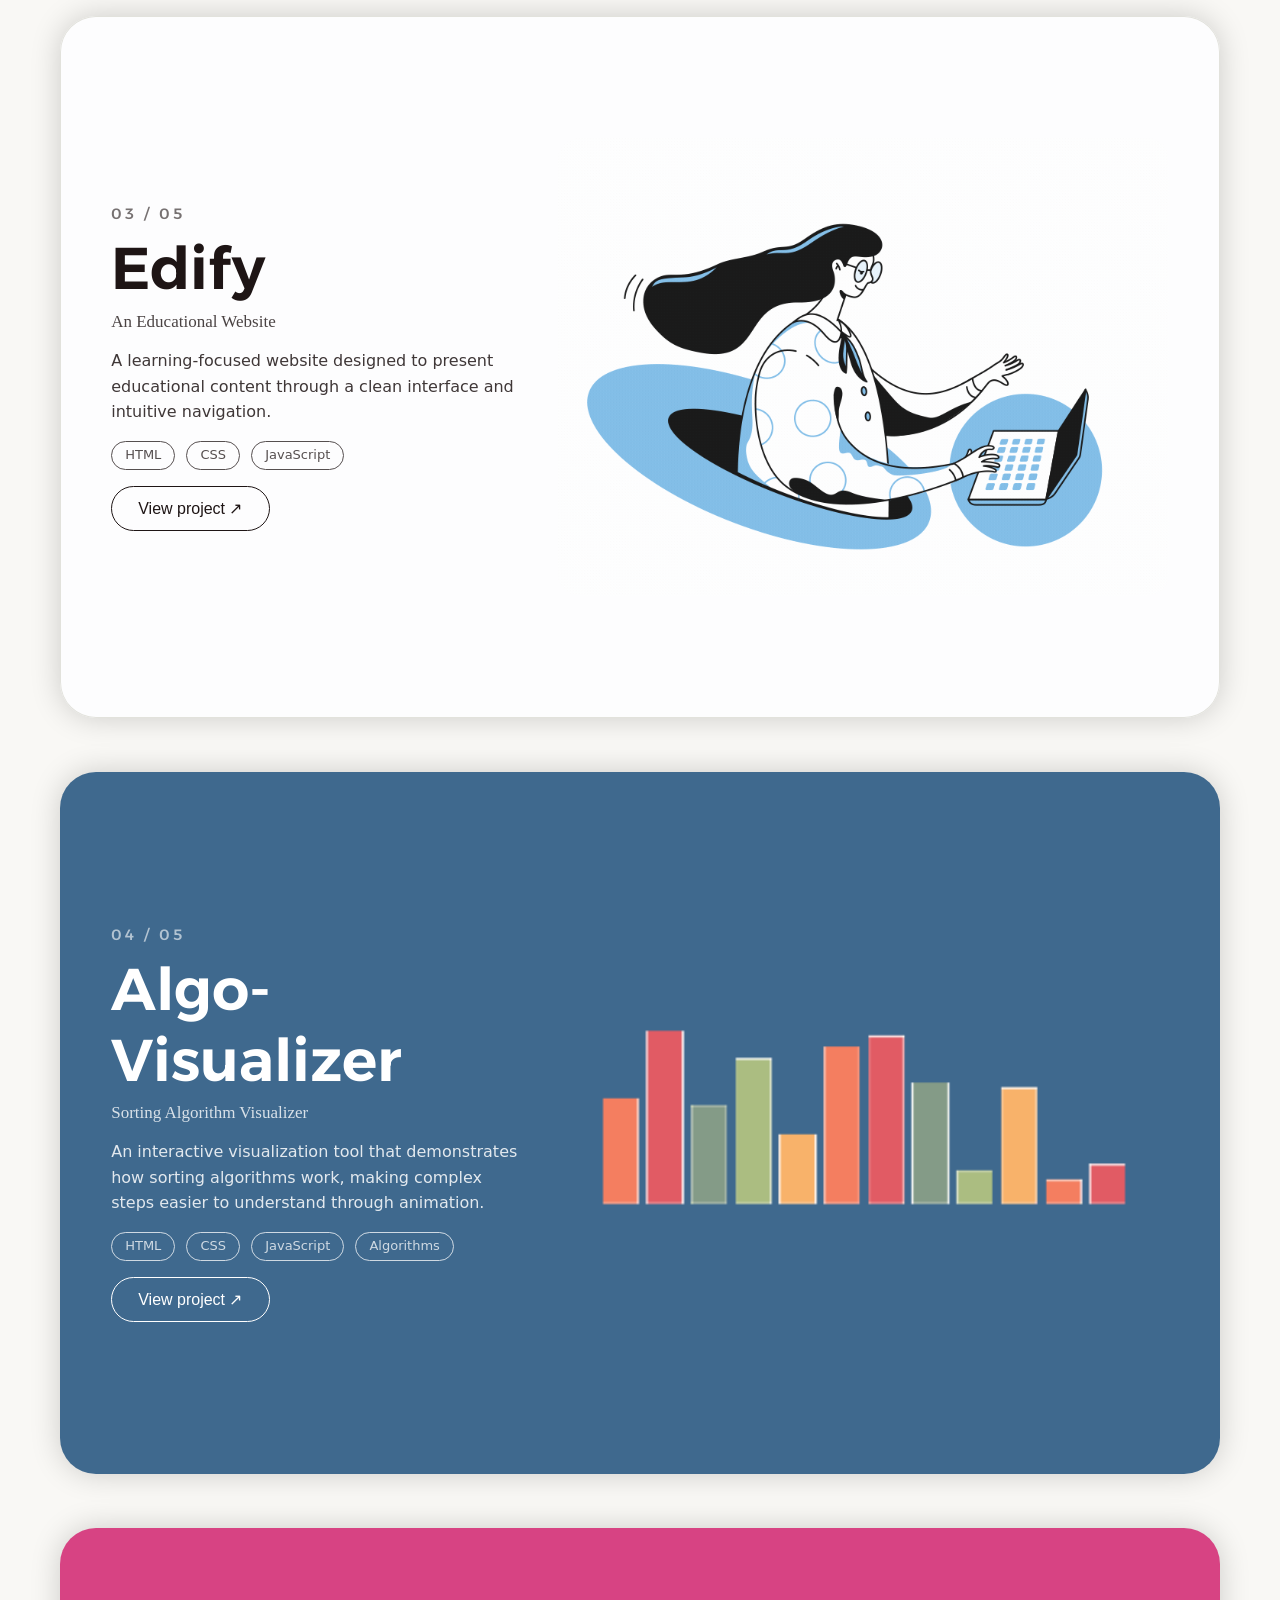
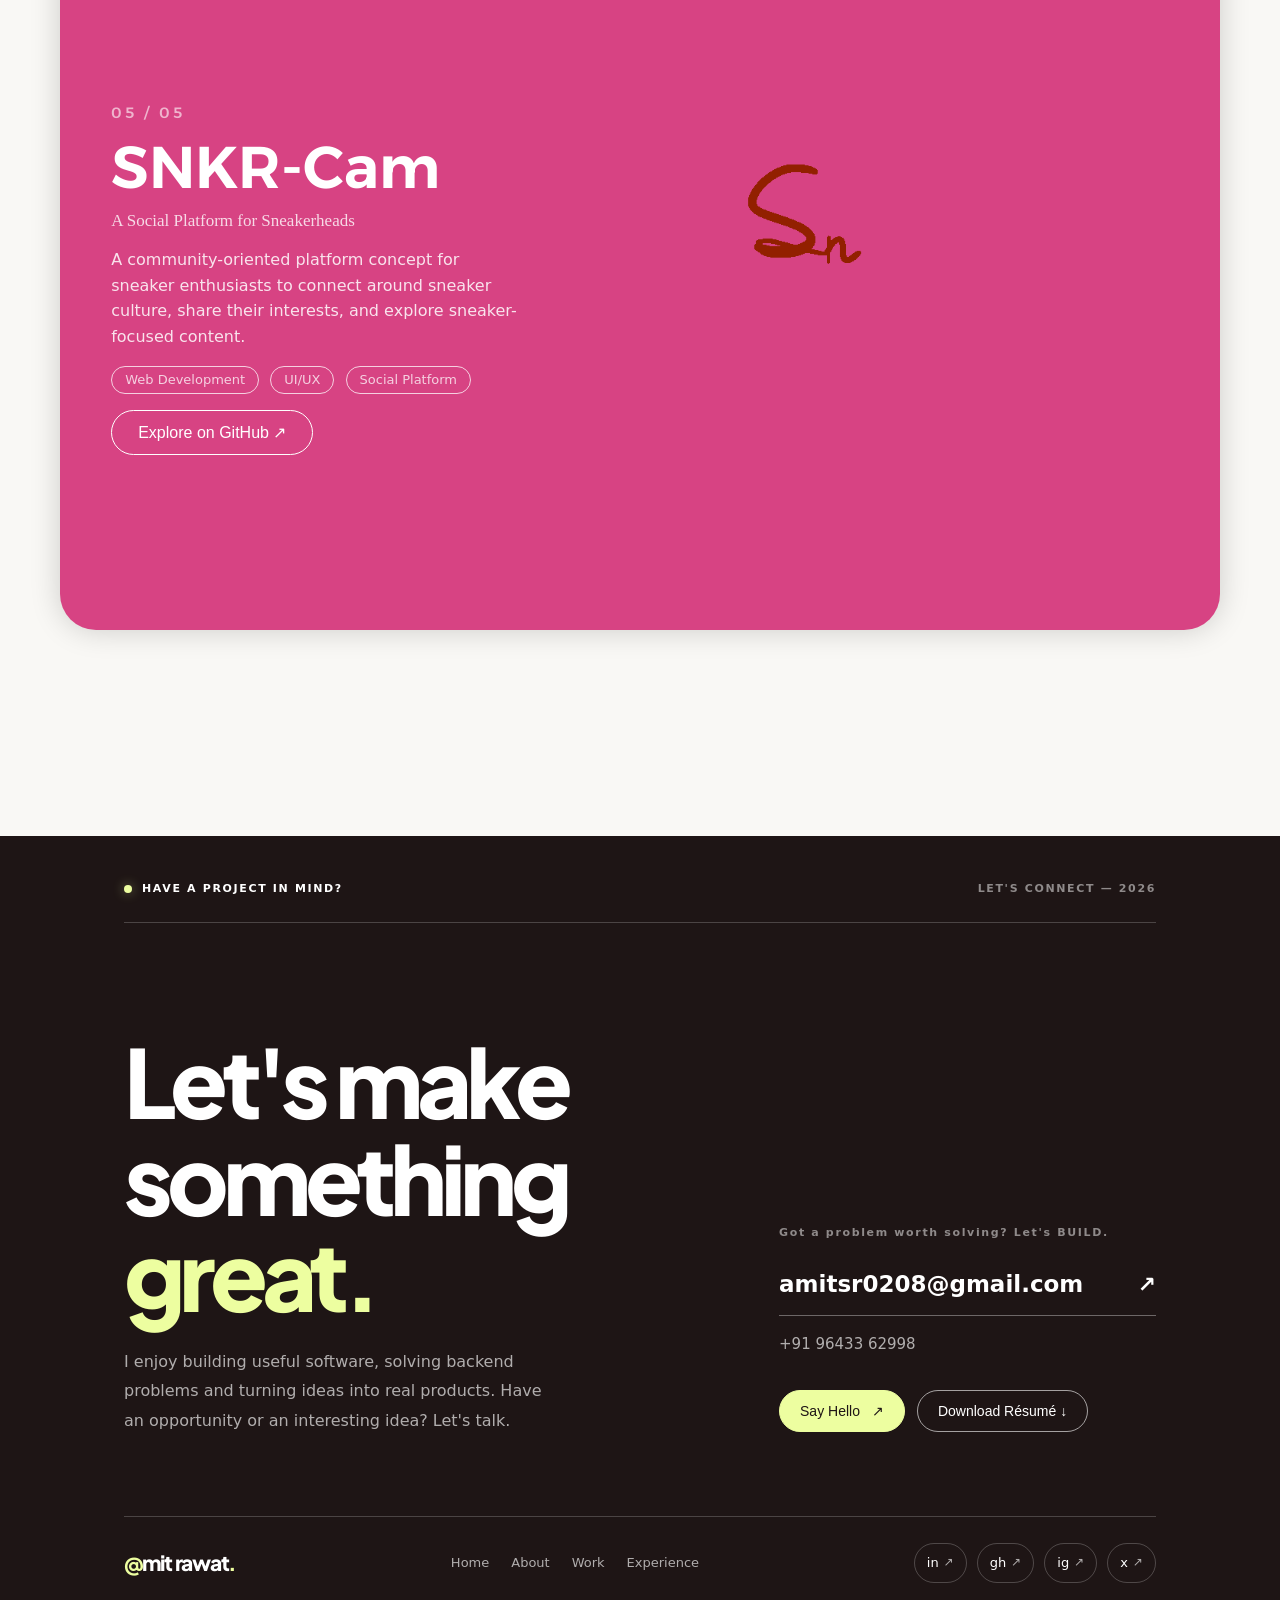
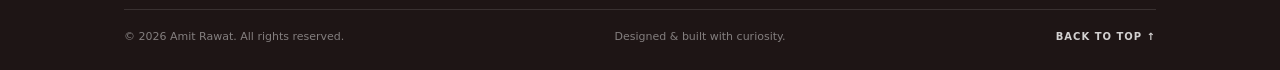
==== commit 7d5a215f: "add more projects" ====
--- a/index.html
+++ b/index.html
@@ -64,10 +64,42 @@
 
     <div class="stack">
 
-        <!-- 01: HRMS -->
-        <article class="pcard p1" id="hrms" style="--i:0">
-            <div>
-                <div class="no">01 / 04</div>
+        <!-- 01: Travel Buddy -->
+        <article class="pcard p0" id="travel-buddy" style="--i:0; background: #111625; border: 1px solid rgba(255,255,255,0.12);">
+            <div>
+                <div class="no">01 / 05 · Featured</div>
+                <h3>Travel Buddy</h3>
+                <h4>TripSplit · Collaborative Group Travel Platform</h4>
+                <p>
+                    A unified digital home for group trips. Built with paise-precision
+                    integer arithmetic, zero-sum balance guarantees, immutable activity feeds,
+                    and automated multi-sheet Excel ledger exports.
+                </p>
+                <div class="tags">
+                    <span>React Native</span>
+                    <span>Spring Boot 3</span>
+                    <span>PostgreSQL</span>
+                    <span>Docker</span>
+                </div>
+                <div style="display: flex; gap: 10px; flex-wrap: wrap; margin-top: 14px;">
+                    <a class="btn" href="projects/travelBuddy.html">Explore project ↗</a>
+                    <a class="btn" href="https://tripsplit.app" target="_blank" rel="noopener noreferrer">Live app ↗</a>
+                    <a class="btn" href="https://github.com/Rookie0208/travelX" target="_blank" rel="noopener noreferrer">GitHub ↗</a>
+                </div>
+            </div>
+            <div class="pimg" style="background: rgba(255,255,255,0.03); display: flex; align-items: center; justify-content: center; padding: 30px; border-radius: 20px; border: 1px solid rgba(255,255,255,0.08);">
+                <div style="text-align: center;">
+                    <div style="font-size: 3.5rem; margin-bottom: 12px;">✈️</div>
+                    <div style="font: 700 1.5rem 'Space Grotesk', sans-serif; color: var(--yellow);">TripSplit Platform</div>
+                    <div style="font-size: 0.95rem; color: rgba(255,255,255,0.7); margin-top: 6px;">Paise Integer Math · Invariant Zero-Net Debt Engine</div>
+                </div>
+            </div>
+        </article>
+
+        <!-- 02: HRMS -->
+        <article class="pcard p1" id="hrms" style="--i:1">
+            <div>
+                <div class="no">02 / 05</div>
                 <h3>HRMS</h3>
                 <h4>Human Resource Management System</h4>
                 <p>
@@ -88,10 +120,10 @@
             </div>
         </article>
 
-        <!-- 02: Edify -->
-        <article class="pcard p2" id="edify" style="--i:1">
-            <div>
-                <div class="no">02 / 04</div>
+        <!-- 03: Edify -->
+        <article class="pcard p2" id="edify" style="--i:2">
+            <div>
+                <div class="no">03 / 05</div>
                 <h3>Edify</h3>
                 <h4>An Educational Website</h4>
                 <p>
@@ -112,10 +144,10 @@
             </div>
         </article>
 
-        <!-- 03: Algo Visualizer -->
-        <article class="pcard p3" id="algo-visualizer" style="--i:2">
-            <div>
-                <div class="no">03 / 04</div>
+        <!-- 04: Algo Visualizer -->
+        <article class="pcard p3" id="algo-visualizer" style="--i:3">
+            <div>
+                <div class="no">04 / 05</div>
                 <h3>Algo-Visualizer</h3>
                 <h4>Sorting Algorithm Visualizer</h4>
                 <p>
@@ -138,10 +170,10 @@
             </div>
         </article>
 
-        <!-- 04: SNKR-Cam -->
-        <article class="pcard p4" id="snkr-cam" style="--i:3">
-            <div>
-                <div class="no">04 / 04</div>
+        <!-- 05: SNKR-Cam -->
+        <article class="pcard p4" id="snkr-cam" style="--i:4">
+            <div>
+                <div class="no">05 / 05</div>
                 <h3>SNKR-Cam</h3>
                 <h4>A Social Platform for Sneakerheads</h4>
                 <p>
--- a/styles.css
+++ b/styles.css
@@ -1118,4 +1118,2528 @@
 .about-more:focus-visible {
     outline: 2px solid var(--ink);
     outline-offset: 4px;
+}
+
+
+/* ========================================
+   ABOUT PAGE — INTRO, STORY & SKILL CARDS
+======================================== */
+
+.about-page {
+  --about-ink: var(--ink, #171715);
+  --about-bg: var(--bg, #f7f6f2);
+  --about-muted: #77766f;
+  --about-line: rgba(23, 23, 21, 0.15);
+  --about-accent: #c8ff3d;
+  overflow: clip;
+}
+
+.about-page .icon-sprite {
+  position: absolute;
+  width: 0;
+  height: 0;
+  overflow: hidden;
+  pointer-events: none;
+}
+
+.about-page .about-overline {
+  display: inline-block;
+  font-size: 10px;
+  font-weight: 600;
+  letter-spacing: 0.14em;
+  line-height: 1.6;
+  color: var(--about-muted);
+}
+
+/* Intro hero */
+
+.about-hero {
+  min-height: 690px;
+  min-height: min(850px, 92svh);
+  padding: 135px 30px 75px;
+  display: flex;
+  align-items: center;
+  box-sizing: border-box;
+  background: var(--about-bg);
+}
+
+.about-hero-inner {
+  position: relative;
+  width: min(1120px, 100%);
+  min-height: 470px;
+  margin: 0 auto;
+  display: grid;
+  grid-template-columns: minmax(0, 1fr) minmax(250px, 350px) minmax(0, 1fr);
+  align-items: center;
+  gap: clamp(18px, 3vw, 45px);
+}
+
+.about-name {
+  position: relative;
+  z-index: 2;
+  align-self: center;
+  padding-bottom: 40px;
+}
+
+.about-name h1 {
+  margin: 22px 0 16px;
+  font-family: "Plus Jakarta Sans", "DM Sans", sans-serif;
+  font-size: clamp(3.4rem, 7.5vw, 6.9rem);
+  font-weight: 800;
+  line-height: 0.88;
+  letter-spacing: -0.09em;
+}
+
+.about-name h1 span {
+  color: var(--about-muted);
+}
+
+.about-name > p {
+  max-width: 250px;
+  margin: 0;
+  font-size: 15px;
+  line-height: 1.7;
+  color: var(--about-muted);
+}
+
+.about-portrait {
+  position: relative;
+  z-index: 1;
+  align-self: center;
+  width: 100%;
+  max-width: 350px;
+  justify-self: center;
+}
+
+.about-portrait img {
+  display: block;
+  width: 100%;
+  height: clamp(330px, 43vw, 490px);
+  object-fit: cover;
+  object-position: center top;
+  filter: saturate(0.88);
+  border-radius: 3px;
+}
+
+.portrait-index {
+  position: absolute;
+  right: -15px;
+  bottom: 24px;
+  padding: 10px 13px;
+  background: var(--about-accent);
+  color: var(--about-ink);
+  font-size: 9px;
+  font-weight: 700;
+  letter-spacing: 0.08em;
+  transform: rotate(-3deg);
+}
+
+.about-hero-note {
+  position: relative;
+  align-self: end;
+  margin: 0 0 65px;
+  padding-left: 20px;
+  border-left: 1px solid var(--about-line);
+}
+
+.about-hero-note .note-mark {
+  display: block;
+  margin-bottom: 18px;
+  font-size: 24px;
+  line-height: 1;
+}
+
+.about-hero-note p {
+  max-width: 220px;
+  margin: 0 0 9px;
+  font-size: clamp(17px, 2vw, 23px);
+  font-weight: 600;
+  line-height: 1.3;
+  letter-spacing: -0.04em;
+}
+
+.about-hero-note > span:last-child {
+  display: block;
+  color: var(--about-muted);
+  font-size: 11px;
+  line-height: 1.8;
+}
+
+.about-hero-coordinate {
+  position: absolute;
+  right: 0;
+  bottom: 0;
+  color: var(--about-muted);
+  font-size: 9px;
+  letter-spacing: 0.12em;
+}
+
+/* About story */
+
+.about-page .section-block {
+  padding: clamp(75px, 10vw, 135px) 30px;
+}
+
+.about-story {
+  border-top: 1px solid var(--about-line);
+}
+
+.about-section-label {
+  display: flex;
+  justify-content: space-between;
+  gap: 20px;
+  padding-bottom: 20px;
+  border-bottom: 1px solid var(--about-line);
+  color: var(--about-muted);
+  font-size: 10px;
+  font-weight: 600;
+  letter-spacing: 0.1em;
+}
+
+.about-story-grid {
+  display: grid;
+  grid-template-columns: minmax(0, 0.9fr) minmax(0, 1.1fr);
+  gap: clamp(35px, 9vw, 125px);
+  padding-top: 55px;
+}
+
+.about-story-grid > h2 {
+  margin: 0;
+  font-family: "Plus Jakarta Sans", sans-serif;
+  font-size: clamp(2.2rem, 5vw, 4.5rem);
+  font-weight: 800;
+  line-height: 1.03;
+  letter-spacing: -0.075em;
+}
+
+.about-story-copy {
+  max-width: 650px;
+}
+
+.about-story-copy p {
+  margin: 0 0 23px;
+  color: var(--about-muted);
+  font-size: 14px;
+  line-height: 1.95;
+}
+
+.about-story-copy p.about-lead {
+  margin-bottom: 25px;
+  color: var(--about-ink);
+  font-size: clamp(19px, 2.3vw, 25px);
+  font-weight: 500;
+  line-height: 1.55;
+  letter-spacing: -0.035em;
+}
+
+.about-story-links {
+  display: flex;
+  flex-wrap: wrap;
+  gap: 10px;
+  margin-top: 32px;
+}
+
+.about-story-links .btn {
+  display: inline-flex;
+  align-items: center;
+  justify-content: center;
+  gap: 12px;
+  min-height: 44px;
+  padding: 0 17px;
+  border: 1px solid var(--about-line);
+  border-radius: 999px;
+  color: var(--about-ink);
+  font-size: 12px;
+  font-weight: 600;
+  text-decoration: none;
+  transition: transform 0.2s ease, background 0.2s ease;
+}
+
+.about-story-links .btn:hover {
+  transform: translateY(-2px);
+}
+
+.about-story-links .btn.fill {
+  background: var(--about-ink);
+  border-color: var(--about-ink);
+  color: white;
+}
+
+/* Skills layout */
+
+.skills-section {
+  background: #eeede7;
+  border-top: 1px solid var(--about-line);
+}
+
+.skills-layout {
+  display: grid;
+  grid-template-columns: minmax(220px, 0.72fr) minmax(0, 1.5fr);
+  gap: clamp(35px, 7vw, 100px);
+  align-items: start;
+}
+
+.skills-intro {
+  position: sticky;
+  top: 100px;
+}
+
+.skills-intro h2 {
+  margin: 25px 0 20px;
+  font-family: "Plus Jakarta Sans", sans-serif;
+  font-size: clamp(3.3rem, 7vw, 6rem);
+  font-weight: 800;
+  line-height: 0.88;
+  letter-spacing: -0.09em;
+}
+
+.skills-intro h2 span {
+  color: var(--about-muted);
+}
+
+.skills-intro > p {
+  max-width: 260px;
+  margin: 0;
+  color: var(--about-muted);
+  font-size: 13px;
+  line-height: 1.85;
+}
+
+.skills-count {
+  display: inline-block;
+  margin-top: 30px;
+  padding-top: 13px;
+  border-top: 1px solid var(--about-line);
+  color: var(--about-muted);
+  font-size: 9px;
+  font-weight: 600;
+  letter-spacing: 0.12em;
+}
+
+.skills-content {
+  min-width: 0;
+}
+
+.skill-category + .skill-category {
+  margin-top: 43px;
+}
+
+.skill-category h3 {
+  margin: 0 0 17px;
+  font-family: "Plus Jakarta Sans", sans-serif;
+  font-size: 15px;
+  font-weight: 600;
+  letter-spacing: -0.025em;
+}
+
+.skill-grid {
+  display: grid;
+  grid-template-columns: repeat(3, minmax(0, 1fr));
+  gap: 10px;
+}
+
+.skill-card {
+  display: flex;
+  flex-direction: column;
+  justify-content: space-between;
+  align-items: flex-start;
+  gap: 28px;
+  min-height: 112px;
+  padding: 15px;
+  box-sizing: border-box;
+  border: 1px solid var(--about-line);
+  background: var(--about-bg);
+  transition:
+    transform 0.2s ease,
+    background 0.2s ease,
+    border-color 0.2s ease;
+}
+
+.skill-card:hover {
+  transform: translateY(-4px);
+  border-color: var(--about-ink);
+  background: #fff;
+}
+
+.skill-icon {
+  display: grid;
+  place-items: center;
+  width: 32px;
+  height: 32px;
+  color: var(--about-ink);
+}
+
+.skill-icon svg {
+  display: block;
+  width: 25px;
+  height: 25px;
+  fill: none;
+  stroke: currentColor;
+  stroke-width: 1.6;
+  stroke-linecap: round;
+  stroke-linejoin: round;
+}
+
+.skill-card > span:last-child {
+  font-size: 12px;
+  font-weight: 600;
+  line-height: 1.35;
+}
+
+/* Responsive layout */
+
+@media (max-width: 900px) {
+  .about-hero {
+    min-height: auto;
+    padding-top: 140px;
+  }
+
+  .about-hero-inner {
+    grid-template-columns: minmax(0, 1fr) minmax(220px, 300px);
+    gap: 25px;
+    padding-bottom: 35px;
+  }
+
+  .about-name {
+    align-self: center;
+  }
+
+  .about-name h1 {
+    font-size: clamp(3.4rem, 9vw, 5.8rem);
+  }
+
+  .about-portrait {
+    grid-column: 2;
+    grid-row: 1;
+  }
+
+  .about-hero-note {
+    grid-column: 1 / -1;
+    justify-self: end;
+    width: min(280px, 70%);
+    margin: 0 0 15px;
+  }
+
+  .about-hero-coordinate {
+    bottom: -10px;
+  }
+
+  .skills-layout {
+    grid-template-columns: minmax(180px, 0.7fr) minmax(0, 1.3fr);
+    gap: 35px;
+  }
+
+  .skill-grid {
+    grid-template-columns: repeat(2, minmax(0, 1fr));
+  }
+}
+
+@media (max-width: 600px) {
+  .about-hero {
+    padding: 120px 22px 65px;
+  }
+
+  .about-hero-inner {
+    grid-template-columns: minmax(0, 1fr) minmax(0, 0.9fr);
+    gap: 14px;
+    min-height: 0;
+  }
+
+  .about-name {
+    z-index: 2;
+    padding-bottom: 0;
+    margin-right: -45px;
+  }
+
+  .about-name h1 {
+    font-size: clamp(3rem, 12vw, 4.5rem);
+  }
+
+  .about-name > p {
+    max-width: 180px;
+    font-size: 12px;
+  }
+
+  .about-name .about-overline {
+    font-size: 8px;
+  }
+
+  .about-portrait {
+    width: 100%;
+  }
+
+  .about-portrait img {
+    height: clamp(270px, 78vw, 390px);
+  }
+
+  .portrait-index {
+    right: -7px;
+    bottom: 14px;
+    padding: 8px;
+    font-size: 7px;
+  }
+
+  .about-hero-note {
+    width: auto;
+    margin: 18px 0 0;
+    padding-left: 14px;
+  }
+
+  .about-hero-note .note-mark {
+    margin-bottom: 10px;
+    font-size: 20px;
+  }
+
+  .about-hero-note p {
+    font-size: 16px;
+  }
+
+  .about-hero-note > span:last-child {
+    font-size: 10px;
+  }
+
+  .about-hero-coordinate {
+    right: 0;
+    bottom: -25px;
+    font-size: 8px;
+  }
+
+  .about-page .section-block {
+    padding: 75px 22px;
+  }
+
+  .about-section-label {
+    font-size: 8px;
+  }
+
+  .about-story-grid {
+    grid-template-columns: 1fr;
+    gap: 28px;
+    padding-top: 35px;
+  }
+
+  .about-story-grid > h2 {
+    font-size: clamp(2.4rem, 10vw, 3.7rem);
+  }
+
+  .about-story-copy p {
+    font-size: 13px;
+  }
+
+  .about-story-copy p.about-lead {
+    font-size: 20px;
+  }
+
+  .skills-layout {
+    grid-template-columns: 1fr;
+    gap: 45px;
+  }
+
+  .skills-intro {
+    position: static;
+  }
+
+  .skills-intro h2 {
+    margin-top: 18px;
+    font-size: clamp(3.5rem, 14vw, 5rem);
+  }
+
+  .skills-intro > p {
+    max-width: 340px;
+  }
+
+  .skills-count {
+    margin-top: 18px;
+  }
+
+  .skill-category + .skill-category {
+    margin-top: 32px;
+  }
+
+  .skill-grid {
+    grid-template-columns: repeat(2, minmax(0, 1fr));
+    gap: 8px;
+  }
+
+  .skill-card {
+    min-height: 100px;
+    gap: 22px;
+    padding: 13px;
+  }
+}
+
+@media (prefers-reduced-motion: reduce) {
+  .about-page *,
+  .about-page *::before,
+  .about-page *::after {
+    scroll-behavior: auto !important;
+    transition: none !important;
+  }
+}
+
+
+/* ==========================================
+   SKILLS & TOOLS — REFINED PORTFOLIO THEME
+   ========================================== */
+
+/* ==========================================
+   ABOUT ME — RESTORE CENTERED CONTENT
+   ========================================== */
+
+.about-page .about-story {
+  display: block;
+  width: 100%;
+  box-sizing: border-box;
+  padding: clamp(70px, 9vw, 120px) clamp(20px, 5vw, 64px);
+}
+
+.about-page .about-story-heading {
+  display: block;
+  width: 100%;
+  max-width: 900px;
+  margin: 0 auto 42px;
+  text-align: center;
+}
+
+.about-page .about-story-heading .about-overline {
+  display: block;
+  margin-bottom: 22px;
+}
+
+.about-page .about-story-heading h2 {
+  margin: 0 auto;
+  text-align: center;
+  font-size: clamp(2.6rem, 6.5vw, 5.5rem);
+  line-height: 1;
+  letter-spacing: -0.065em;
+}
+
+.about-page .about-story-heading .about-lead {
+  width: 100%;
+  max-width: 680px;
+  margin: 24px auto 0;
+  text-align: center;
+  line-height: 1.8;
+}
+
+.about-page .about-story-copy {
+  display: block;
+  width: 100%;
+  max-width: 760px;
+  margin: 0 auto;
+  text-align: center;
+}
+
+.about-page .about-story-copy > p {
+  margin: 0 auto 20px;
+  text-align: center;
+  line-height: 1.9;
+}
+
+.about-page .about-story-links {
+  display: flex;
+  justify-content: center;
+  align-items: center;
+  flex-wrap: wrap;
+  gap: 12px;
+  margin-top: 30px;
+}
+
+
+/* ==========================================
+   SKILLS & TOOLS — MINIMAL ICON GRID
+   ========================================== */
+
+.about-page .skills-section {
+  display: block;
+  box-sizing: border-box;
+  width: 100%;
+  padding: clamp(55px, 8vw, 100px) clamp(20px, 5vw, 64px);
+  margin: 40px 0 0;
+  /* background: #c5f36a; */
+  color: #171715;
+}
+
+.about-page .skills-heading {
+  width: 100%;
+  max-width: 900px;
+  margin: 0 0 40px;
+  text-align: left;
+}
+
+.about-page .skills-heading .about-overline {
+  display: block;
+  margin-bottom: 18px;
+  color: #343b24;
+  letter-spacing: 0.12em;
+  font-size: 0.75rem;
+}
+
+.about-page .skills-heading h2 {
+  margin: 0;
+  color: #171715;
+  font-size: clamp(2.8rem, 6.5vw, 5.5rem);
+  font-weight: 800;
+  line-height: 1;
+  letter-spacing: -0.07em;
+}
+
+.about-page .skills-heading h2 .skills-period {
+  color: #171715;
+}
+
+.about-page .skills-heading p {
+  max-width: 500px;
+  margin: 18px 0 0;
+  color: #343b24;
+  line-height: 1.7;
+}
+
+/* Six columns on desktop; no card backgrounds */
+.about-page .skills-grid {
+  display: grid;
+  grid-template-columns: repeat(6, minmax(0, 1fr));
+  gap: 12px;
+  width: 100%;
+  border: none;
+}
+
+.about-page .skill-item {
+  display: flex;
+  flex-direction: column;
+  align-items: center;
+  justify-content: center;
+  gap: 14px;
+
+  min-width: 0;
+  min-height: 120px;
+  padding: 20px 10px;
+  box-sizing: border-box;
+
+  color: #171715;
+  background: transparent;
+  border: none;
+  border-radius: 10px;
+
+  text-align: center;
+  font-size: 1rem;
+  font-weight: 600;
+  line-height: 1.4;
+
+  transition: background-color 200ms ease, transform 200ms ease;
+}
+
+/* Larger, centered icons */
+.about-page .skill-item svg {
+  display: block;
+  width: 30px;
+  height: 30px;
+  flex-shrink: 0;
+  margin: 0 auto;
+
+  fill: none;
+  stroke: #171715;
+  stroke-width: 1.8;
+  stroke-linecap: round;
+  stroke-linejoin: round;
+}
+
+/* Subtle hover effect */
+.about-page .skill-item:hover {
+  background: rgba(255, 255, 255, 0.2);
+  transform: translateY(-3px);
+}
+
+/* Keep labels readable */
+.about-page .skill-item span {
+  display: block;
+  width: 100%;
+  text-align: center;
+  overflow-wrap: anywhere;
+}
+
+/* Tablet */
+@media (max-width: 1000px) {
+  .about-page .skills-grid {
+    grid-template-columns: repeat(4, minmax(0, 1fr));
+    gap: 8px;
+  }
+}
+
+/* Mobile */
+@media (max-width: 600px) {
+  .about-page .about-story {
+    padding: 60px 20px;
+  }
+
+  .about-page .about-story-heading h2 {
+    font-size: clamp(2.5rem, 10vw, 3.8rem);
+  }
+
+  .about-page .about-story-copy > p {
+    font-size: 0.95rem;
+  }
+
+  .about-page .about-story-links {
+    flex-direction: column;
+  }
+
+  .about-page .about-story-links .btn {
+    width: 100%;
+    justify-content: center;
+  }
+
+  .about-page .skills-section {
+    padding: 55px 20px;
+    margin-top: 20px;
+  }
+
+  .about-page .skills-heading {
+    margin-bottom: 28px;
+  }
+
+  .about-page .skills-heading h2 {
+    font-size: clamp(2.5rem, 10vw, 3.8rem);
+  }
+
+  .about-page .skills-grid {
+    grid-template-columns: repeat(3, minmax(0, 1fr));
+    gap: 4px;
+  }
+
+  .about-page .skill-item {
+    min-height: 105px;
+    padding: 15px 5px;
+    gap: 12px;
+    font-size: 0.9rem;
+  }
+
+  .about-page .skill-item svg {
+    width: 27px;
+    height: 27px;
+  }
+}
+
+
+/* ==========================================
+   INDEX PAGE — RESPONSIVE LAYOUT
+   Add this at the VERY BOTTOM of styles.css
+========================================== */
+
+/* Prevent accidental horizontal scrolling */
+html,
+body {
+    width: 100%;
+    max-width: 100%;
+}
+
+body {
+    overflow-x: clip;
+}
+
+img,
+svg {
+    max-width: 100%;
+}
+
+.hero,
+.about-intro,
+.projects,
+.contact {
+    min-width: 0;
+}
+
+/* Tablet and smaller laptops */
+@media (max-width: 900px) {
+    /* Navigation */
+    .nav {
+        top: 12px;
+        width: calc(100% - 32px);
+        padding: 10px 16px;
+        gap: 12px;
+    }
+
+    .logo {
+        font-size: 17px;
+    }
+
+    .links a {
+        padding: 7px 10px;
+        font-size: 13px;
+    }
+
+    .nav-contact {
+        padding: 10px 16px;
+        font-size: 14px;
+        white-space: nowrap;
+    }
+
+    /* Hero */
+    .hero {
+        min-height: 100svh;
+        padding: 115px 0 65px;
+    }
+
+    .hero .wrap {
+        grid-template-columns: minmax(0, 1fr) minmax(220px, 300px);
+        gap: 28px;
+    }
+
+    .arc {
+        width: 100%;
+        max-width: 300px;
+    }
+
+    /* Projects */
+    .projects {
+        padding-top: 70px;
+    }
+
+    .stack {
+        padding-right: 24px;
+        padding-left: 24px;
+        gap: 32px;
+    }
+
+    .pcard {
+        top: calc(76px + var(--i) * 12px);
+        min-height: 620px;
+        padding: 30px;
+        grid-template-columns: minmax(0, 0.9fr) minmax(0, 1.1fr);
+        gap: 24px;
+        border-radius: 28px;
+    }
+
+    .pimg img {
+        max-height: 52vh;
+        border-radius: 16px;
+    }
+
+    /* Footer */
+    .contact .wrap {
+        padding-right: 24px;
+        padding-left: 24px;
+    }
+}
+
+/* Mobile navigation and layout */
+@media (max-width: 700px) {
+    /* Navigation bar */
+    .nav {
+        top: 12px;
+        width: calc(100% - 24px);
+        padding: 10px 12px 10px 18px;
+        border-radius: 24px;
+        flex-wrap: wrap;
+        gap: 8px;
+    }
+
+    .logo {
+        font-size: 17px;
+        margin-right: auto;
+    }
+
+    .burger {
+        display: inline-flex;
+        align-items: center;
+        justify-content: center;
+        min-width: 40px;
+        min-height: 40px;
+        flex-shrink: 0;
+    }
+
+    /* Closed mobile menu */
+    .nav:not(.nav-compact) .links {
+        display: none;
+        flex: 0 0 100%;
+        flex-direction: column;
+        align-items: stretch;
+        gap: 4px;
+        padding: 8px 0 4px;
+        order: 3;
+    }
+
+    /* Open state: toggle .menu-open using main.js */
+    .nav.menu-open:not(.nav-compact) .links {
+        display: flex;
+    }
+
+    .nav:not(.nav-compact) .links a {
+        display: block;
+        padding: 11px 12px;
+        border-radius: 12px;
+        font-size: 15px;
+    }
+
+    .nav-contact {
+        display: none;
+    }
+
+    /* Keep compact navigation usable on mobile */
+    #site-nav.nav-compact {
+        top: 10px;
+        width: max-content;
+        max-width: calc(100% - 20px);
+        padding: 8px 10px;
+        border-radius: 999px;
+    }
+
+    #site-nav.nav-compact #links {
+        display: flex !important;
+        flex-direction: row;
+        flex-wrap: nowrap;
+        gap: clamp(2px, 1.2vw, 8px);
+    }
+
+    #site-nav.nav-compact #links a {
+        padding: 7px clamp(5px, 1.8vw, 10px);
+        font-size: clamp(10px, 2.8vw, 12px);
+    }
+
+    /* Hero: text above image */
+    .hero {
+        min-height: 100svh;
+        padding: 125px 0 65px;
+        align-items: center;
+    }
+
+    .hero .wrap {
+        display: flex;
+        flex-direction: column;
+        align-items: flex-start;
+        justify-content: center;
+        gap: 28px;
+        padding: 0 25px;
+    }
+
+    .hero .wrap > div:first-child {
+        width: 100%;
+    }
+
+    .hi {
+        font-size: 12px;
+    }
+
+    .hero h1 {
+        font-size: clamp(46px, 12vw, 70px);
+        line-height: 1.05;
+        letter-spacing: -0.06em;
+        overflow-wrap: anywhere;
+    }
+
+    .hero h2 {
+        font-size: clamp(18px, 5vw, 24px);
+    }
+
+    .lead {
+        font-size: 16px;
+        margin-top: 12px;
+    }
+
+    .acts {
+        gap: 10px;
+        margin-top: 22px;
+    }
+
+    .acts .btn {
+        padding: 11px 18px;
+        font-size: 14px;
+    }
+
+    .arc {
+        width: min(68vw, 270px);
+        max-width: none;
+        align-self: center;
+        flex-shrink: 0;
+    }
+
+    .arc text {
+        font-size: 9px;
+        letter-spacing: 2px;
+    }
+
+    .cue {
+        bottom: 18px;
+        font-size: 11px;
+    }
+
+    /* About intro */
+    .slide.about-intro {
+        min-height: auto;
+        padding: 85px 25px;
+    }
+
+    .about-intro-content h2 {
+        font-size: 17px;
+        line-height: 1.5;
+    }
+
+    .about-intro-content p {
+        font-size: clamp(23px, 6vw, 34px);
+        line-height: 1.35;
+        overflow-wrap: break-word;
+    }
+
+    .about-more {
+        margin-top: 24px;
+    }
+
+    /* Projects heading */
+    .projects {
+        padding: 65px 0 25px;
+    }
+
+    .sec-t {
+        padding: 0 20px;
+        font-size: clamp(30px, 8vw, 42px);
+    }
+
+    .sec-s {
+        padding: 0 24px;
+        margin-bottom: 30px;
+        font-size: 15px;
+    }
+
+    /* Cards become normal stacked blocks on mobile */
+    .stack {
+        display: grid;
+        grid-template-columns: minmax(0, 1fr);
+        gap: 22px;
+        padding: 0 14px 60px;
+    }
+
+    .pcard,
+    .flat .pcard {
+        position: relative;
+        top: auto;
+        min-height: auto;
+        grid-template-columns: minmax(0, 1fr);
+        gap: 26px;
+        padding: 26px 22px;
+        border-radius: 22px;
+    }
+
+    .pcard > div:first-child {
+        min-width: 0;
+    }
+
+    .pcard .no {
+        font-size: 12px;
+    }
+
+    .pcard h3 {
+        font-size: clamp(34px, 10vw, 48px);
+        overflow-wrap: anywhere;
+    }
+
+    .pcard h4 {
+        font-size: 15px;
+        line-height: 1.5;
+    }
+
+    .pcard p {
+        font-size: 14px;
+        line-height: 1.75;
+    }
+
+    .tags {
+        display: flex;
+        flex-wrap: wrap;
+        gap: 7px;
+    }
+
+    .tags span {
+        margin: 0;
+        padding: 4px 10px;
+        font-size: 11px;
+    }
+
+    .pcard .btn {
+        padding: 11px 17px;
+        font-size: 14px;
+    }
+
+    .pimg {
+        width: 100%;
+        height: auto;
+        min-height: 0;
+    }
+
+    .pimg img {
+        width: 100%;
+        max-height: none;
+        height: auto;
+        max-width: 100%;
+        object-fit: contain;
+        border-radius: 13px;
+    }
+
+    /* Footer */
+    .contact {
+        margin-top: 20px;
+        padding-bottom: 20px;
+    }
+
+    .contact-content {
+        grid-template-columns: minmax(0, 1fr);
+    }
+
+    .contact-heading h2 {
+        font-size: clamp(42px, 11vw, 64px);
+        overflow-wrap: break-word;
+    }
+
+    .contact-heading p {
+        font-size: 14px;
+        line-height: 1.8;
+    }
+
+    .contact-email {
+        font-size: clamp(15px, 4.2vw, 20px);
+    }
+
+    .contact-bottom {
+        display: flex;
+        flex-direction: column;
+        align-items: flex-start;
+        gap: 22px;
+    }
+
+    .footer-nav {
+        gap: 12px 18px;
+    }
+
+    .footer-socials {
+        flex-wrap: wrap;
+    }
+
+    .footer-legal {
+        align-items: flex-start;
+    }
+}
+
+/* Very small phones */
+@media (max-width: 380px) {
+    .hero .wrap {
+        padding: 0 19px;
+    }
+
+    .hero h1 {
+        font-size: 43px;
+    }
+
+    .acts {
+        align-items: flex-start;
+        flex-direction: column;
+    }
+
+    .acts .btn {
+        text-align: center;
+    }
+
+    .arc {
+        width: min(65vw, 225px);
+    }
+
+    .pcard {
+        padding: 22px 17px;
+    }
+
+    .contact .wrap {
+        padding-right: 19px;
+        padding-left: 19px;
+    }
+
+    .contact-actions {
+        align-items: stretch;
+        flex-direction: column;
+    }
+
+    .contact-actions .btn {
+        width: 100%;
+    }
+
+    .footer-nav {
+        gap: 12px;
+    }
+}
+
+/* Accessibility: reduce animation for users who prefer it */
+@media (prefers-reduced-motion: reduce) {
+    .arc svg {
+        animation: none;
+    }
+
+    .btn,
+    .pcard,
+    .pimg img {
+        scroll-behavior: auto;
+        transition: none;
+    }
+}
+
+
+
+/* ==========================================
+   WORK PAGE — SCROLL-DRIVEN SHOWCASE
+========================================== */
+
+.work-showcase {
+    --work-ink: var(--ink);
+    --work-muted: var(--mute);
+    --work-line: var(--line);
+
+    position: relative;
+    width: 100%;
+    padding: 30px 24px 100px;
+    border-top: 1px solid var(--line);
+
+}
+
+.work-showcase-inner {
+    width: min(1200px, 100%);
+    margin: 0 auto;
+
+    display: grid;
+    grid-template-columns: minmax(0, 0.9fr) minmax(0, 1.1fr);
+    gap: clamp(40px, 7vw, 100px);
+
+    align-items: stretch;
+}
+
+/* LEFT SIDE */
+
+.work-project-list {
+    min-width: 0;
+}
+
+.work-project {
+    position: relative;
+    min-height: 72vh;
+    min-height: 72svh;
+
+    display: flex;
+    flex-direction: column;
+    justify-content: center;
+    align-items: flex-start;
+
+    padding: 65px 0;
+    border-top: 1px solid var(--work-line);
+
+    opacity: 0.5;
+    transform: translateY(12px);
+
+    transition:
+        opacity 300ms ease,
+        transform 300ms ease;
+}
+
+.work-project:last-child {
+    border-bottom: 1px solid var(--work-line);
+}
+
+.work-project.is-active {
+    opacity: 1;
+    transform: translateY(0);
+}
+
+.work-project-number {
+    display: block;
+    margin-bottom: 26px;
+
+    font-size: 11px;
+    font-weight: 600;
+    letter-spacing: 0.15em;
+    color: var(--work-muted);
+}
+
+.work-project h2 {
+    max-width: 100%;
+    margin: 0 0 18px;
+
+    font-family: "Plus Jakarta Sans", sans-serif;
+    font-size: clamp(38px, 5vw, 66px);
+    font-weight: 800;
+    line-height: 1;
+    letter-spacing: -0.075em;
+
+    overflow-wrap: anywhere;
+}
+
+.work-project-description {
+    max-width: 420px;
+    margin: 0;
+
+    color: var(--work-muted);
+    font-size: 16px;
+    line-height: 1.85;
+}
+
+.work-project-tags {
+    display: flex;
+    flex-wrap: wrap;
+    gap: 8px;
+    margin-top: 24px;
+}
+
+.work-project-tags span {
+    display: inline-flex;
+    align-items: center;
+
+    padding: 6px 11px;
+    border: 1px solid var(--work-line);
+    border-radius: 30px;
+
+    font-size: 11px;
+    line-height: 1.4;
+    color: var(--work-muted);
+}
+
+.work-project-link {
+    display: inline-flex;
+    align-items: center;
+    gap: 12px;
+
+    margin-top: 30px;
+    padding-bottom: 5px;
+
+    border-bottom: 1px solid var(--work-ink);
+
+    font-size: 14px;
+    font-weight: 600;
+    color: var(--work-ink);
+
+    transition: gap 220ms ease, color 220ms ease;
+}
+
+.work-project-link span {
+    display: inline-block;
+    transition: transform 220ms ease;
+}
+
+.work-project-link:hover {
+    gap: 19px;
+}
+
+.work-project-link:hover span {
+    transform: translate(2px, -2px);
+}
+
+.work-project-link:focus-visible {
+    outline: 2px solid var(--work-ink);
+    outline-offset: 5px;
+}
+
+/* RIGHT SIDE — STICKY PREVIEW */
+
+.work-preview {
+    position: sticky;
+    top: 105px;
+
+    align-self: start;
+    min-width: 0;
+    height: min(690px, calc(100svh - 145px));
+
+    display: flex;
+    flex-direction: column;
+    gap: 14px;
+}
+
+.work-preview-frame {
+    position: relative;
+    flex: 1;
+    min-height: 300px;
+    overflow: hidden;
+
+    border-radius: 18px;
+    background: #e8e7e1;
+    isolation: isolate;
+}
+
+.work-preview-placeholder {
+    position: absolute;
+    inset: 0;
+    z-index: -1;
+
+    display: flex;
+    align-items: center;
+    justify-content: center;
+
+    background:
+        linear-gradient(135deg, #e8e7e1, #d9d8d0);
+    color: #77766f;
+
+    font-size: 10px;
+    font-weight: 600;
+    letter-spacing: 0.18em;
+}
+
+.work-preview-image {
+    position: absolute;
+    inset: 0;
+
+    width: 100%;
+    height: 100%;
+    max-width: none;
+
+    display: block;
+    object-fit: contain;
+    padding: 16px;
+
+    opacity: 1;
+    transition: opacity 220ms ease;
+}
+
+.work-preview-image.is-changing {
+    opacity: 0;
+}
+
+.work-preview-caption {
+    position: absolute;
+    left: 16px;
+    right: 16px;
+    bottom: 16px;
+
+    display: flex;
+    justify-content: space-between;
+    align-items: center;
+    gap: 12px;
+
+    padding: 13px 15px;
+    border: 1px solid rgba(255, 255, 255, 0.35);
+    border-radius: 10px;
+
+    background: rgba(249, 248, 245, 0.88);
+    color: #1e1515;
+
+    backdrop-filter: blur(12px);
+    -webkit-backdrop-filter: blur(12px);
+}
+
+.preview-project-name {
+    font-size: 13px;
+    font-weight: 700;
+}
+
+.preview-project-count {
+    font-size: 10px;
+    letter-spacing: 0.1em;
+    color: #68675f;
+}
+
+.work-preview-hint {
+    display: block;
+    text-align: right;
+
+    font-size: 9px;
+    font-weight: 600;
+    letter-spacing: 0.14em;
+    color: var(--work-muted);
+}
+
+/* Cursor-following preview on desktop */
+.work-cursor-preview {
+    position: fixed;
+    top: 0;
+    left: 0;
+    z-index: 2000;
+
+    width: 180px;
+    height: 130px;
+
+    pointer-events: none;
+    overflow: hidden;
+    border-radius: 10px;
+
+    background: #e8e7e1;
+    box-shadow: 0 12px 40px rgba(0, 0, 0, 0.18);
+
+    opacity: 0;
+    visibility: hidden;
+
+    transform: translate(18px, 18px) scale(0.94);
+    transition:
+        opacity 180ms ease,
+        transform 180ms ease,
+        visibility 180ms ease;
+}
+
+.work-cursor-preview.is-visible {
+    opacity: 1;
+    visibility: visible;
+    transform: translate(18px, 18px) scale(1);
+}
+
+.work-cursor-preview img {
+    display: block;
+    width: 100%;
+    height: 100%;
+    object-fit: contain;
+    padding: 5px;
+}
+
+/* TABLET */
+
+@media (max-width: 900px) {
+    .work-showcase {
+        padding-right: 22px;
+        padding-left: 22px;
+    }
+
+    .work-showcase-inner {
+        grid-template-columns: minmax(0, 0.9fr) minmax(0, 1fr);
+        gap: 30px;
+    }
+
+    .work-project {
+        min-height: 65svh;
+        padding: 45px 0;
+    }
+
+    .work-project h2 {
+        font-size: clamp(34px, 5vw, 48px);
+    }
+
+    .work-project-description {
+        font-size: 14px;
+    }
+
+    .work-preview {
+        top: 100px;
+        height: min(560px, calc(100svh - 140px));
+    }
+
+    .work-preview-frame {
+        min-height: 260px;
+    }
+
+    .work-cursor-preview {
+        display: none;
+    }
+}
+
+/* MOBILE */
+
+@media (max-width: 650px) {
+    .work-showcase {
+        padding: 15px 18px 55px;
+    }
+
+    .work-showcase-inner {
+        grid-template-columns: minmax(0, 1fr);
+        gap: 0;
+    }
+
+    .work-project-list {
+        display: flex;
+        flex-direction: column;
+    }
+
+    .work-project {
+        min-height: 0;
+        padding: 48px 0 30px;
+
+        opacity: 1;
+        transform: none;
+    }
+
+    .work-project:last-child {
+        border-bottom: 0;
+    }
+
+    .work-project-number {
+        margin-bottom: 18px;
+        font-size: 10px;
+    }
+
+    .work-project h2 {
+        margin-bottom: 14px;
+        font-size: clamp(36px, 10vw, 52px);
+        letter-spacing: -0.07em;
+    }
+
+    .work-project-description {
+        max-width: 100%;
+        font-size: 14px;
+        line-height: 1.8;
+    }
+
+    .work-project-tags {
+        margin-top: 18px;
+        gap: 6px;
+    }
+
+    .work-project-tags span {
+        padding: 5px 9px;
+        font-size: 10px;
+    }
+
+    .work-project-link {
+        margin-top: 22px;
+        font-size: 13px;
+    }
+
+    /* Each project gets its own inline preview on mobile */
+    .work-preview {
+        position: relative;
+        top: auto;
+        height: auto;
+        gap: 0;
+        margin-top: 8px;
+    }
+
+    .work-preview-frame {
+        min-height: 0;
+        aspect-ratio: 4 / 3;
+        border-radius: 13px;
+    }
+
+    .work-preview-image {
+        padding: 10px;
+    }
+
+    .work-preview-caption {
+        left: 10px;
+        right: 10px;
+        bottom: 10px;
+        padding: 10px 12px;
+    }
+
+    .work-preview-hint {
+        display: none;
+    }
+
+    .work-cursor-preview {
+        display: none;
+    }
+}
+
+/* Reduced motion */
+@media (prefers-reduced-motion: reduce) {
+    .work-project,
+    .work-project-link,
+    .work-project-link span,
+    .work-preview-image,
+    .work-cursor-preview {
+        transition: none !important;
+    }
+}
+
+/* ===== WORK PAGE INTRO ===== */
+
+.page-head .work-eyebrow {
+    margin: 0 0 18px;
+    font-size: 11px;
+    letter-spacing: 0.16em;
+    font-weight: 600;
+    opacity: 0.6;
+}
+
+.page-head h1 span {
+    color: #f47735;
+}
+
+.page-head > p:last-child {
+    max-width: 520px;
+}
+
+
+/* ===== WORK SHOWCASE ===== */
+
+.work-showcase {
+    padding: 28px 0 100px;
+}
+
+.work-showcase-inner {
+    width: min(1440px, calc(100% - 80px));
+    margin-inline: auto;
+    display: grid;
+    grid-template-columns: minmax(0, 1.15fr) minmax(300px, 0.85fr);
+    gap: clamp(44px, 7vw, 110px);
+    align-items: start;
+}
+
+.work-list {
+    min-width: 0;
+}
+
+.work-item {
+    position: relative;
+    min-width: 0;
+    min-height: 285px;
+    padding: 28px 0 30px;
+    display: flex;
+    flex-direction: column;
+    justify-content: center;
+    border-bottom: 1px solid rgba(128, 128, 128, 0.28);
+    opacity: 0.62;
+    transition: opacity 180ms ease;
+    cursor: default;
+}
+
+/* No movement, scaling, or padding changes on hover */
+.work-item:hover,
+.work-item.is-active {
+    opacity: 1;
+    transform: none;
+}
+
+.work-item-top,
+.work-item-bottom {
+    display: flex;
+    justify-content: space-between;
+    align-items: center;
+    gap: 18px;
+}
+
+.work-item-index,
+.work-item-type {
+    font-size: 10px;
+    letter-spacing: 0.12em;
+    text-transform: uppercase;
+}
+
+.work-item-index {
+    opacity: 0.65;
+    font-variant-numeric: tabular-nums;
+}
+
+.work-item-type {
+    text-align: right;
+    opacity: 0.65;
+}
+
+.work-item h2 {
+    margin: 24px 0 10px;
+    font-size: clamp(30px, 3.3vw, 48px);
+    line-height: 1.02;
+    letter-spacing: -0.055em;
+    transition: none;
+}
+
+.work-item p {
+    max-width: 510px;
+    margin: 0;
+    font-size: 14px;
+    line-height: 1.75;
+    opacity: 0.78;
+}
+
+.work-item-bottom {
+    margin-top: 24px;
+    align-items: flex-end;
+}
+
+.work-tags {
+    display: flex;
+    flex-wrap: wrap;
+    gap: 7px;
+}
+
+.work-tags span {
+    display: inline-block;
+    padding: 7px 10px;
+    border: 1px solid rgba(128, 128, 128, 0.3);
+    border-radius: 100px;
+    font-size: 10px;
+    line-height: 1;
+    white-space: nowrap;
+}
+
+.work-view-link {
+    flex-shrink: 0;
+    display: inline-flex;
+    align-items: center;
+    gap: 10px;
+    font-size: 12px;
+    text-decoration: none;
+    color: inherit;
+    white-space: nowrap;
+}
+
+.work-view-link span {
+    display: inline-block;
+    transition: transform 180ms ease;
+}
+
+.work-view-link:hover span {
+    transform: translate(3px, -3px);
+}
+
+
+/* ===== STICKY PREVIEW ===== */
+
+.work-preview {
+    position: sticky;
+    top: 110px;
+    min-width: 0;
+    padding-top: 20px;
+}
+
+.work-preview-frame {
+    position: relative;
+    width: 100%;
+    aspect-ratio: 4 / 3;
+    overflow: hidden;
+    border: 1px solid rgba(128, 128, 128, 0.5);
+    border-radius: 3px;
+    background: transparent;
+    isolation: isolate;
+}
+
+.work-preview-image {
+    position: absolute;
+    inset: 0;
+    width: 100%;
+    height: 100%;
+    object-fit: cover;
+    display: block;
+    opacity: 1;
+    transition: opacity 180ms ease;
+}
+
+/* Number is centered inside the outline placeholder */
+.work-preview-number {
+    position: absolute;
+    inset: 0;
+    z-index: 2;
+    display: grid;
+    place-items: center;
+    font-size: clamp(64px, 9vw, 130px);
+    line-height: 1;
+    letter-spacing: -0.08em;
+    font-weight: 400;
+    color: currentColor;
+    opacity: 0;
+    pointer-events: none;
+    transition: opacity 180ms ease;
+}
+
+/* On hover: hide the image and keep only the outlined frame + number */
+.work-preview-frame.is-placeholder .work-preview-image {
+    opacity: 0;
+}
+
+.work-preview-frame.is-placeholder .work-preview-number {
+    opacity: 1;
+}
+
+.work-preview-caption {
+    position: absolute;
+    z-index: 3;
+    inset: auto 18px 16px;
+    display: flex;
+    justify-content: space-between;
+    gap: 12px;
+    font-size: 11px;
+    letter-spacing: 0.06em;
+    pointer-events: none;
+    transition: opacity 150ms ease;
+}
+
+.work-preview-frame.is-placeholder .work-preview-caption {
+    opacity: 0;
+}
+
+
+/* ===== RESPONSIVE ===== */
+
+@media (max-width: 900px) {
+    .work-showcase-inner {
+        width: calc(100% - 40px);
+        grid-template-columns: minmax(0, 1fr) minmax(240px, 0.8fr);
+        gap: 32px;
+    }
+
+    .work-item {
+        min-height: 270px;
+    }
+
+    .work-item h2 {
+        font-size: clamp(27px, 3.6vw, 38px);
+    }
+
+    .work-item-bottom {
+        align-items: flex-start;
+        flex-direction: column;
+    }
+}
+
+@media (max-width: 650px) {
+    .work-showcase {
+        padding-top: 12px;
+    }
+
+    .work-showcase-inner {
+        width: calc(100% - 36px);
+        grid-template-columns: 1fr;
+        gap: 28px;
+    }
+
+    .work-preview {
+        position: relative;
+        top: auto;
+        order: -1;
+        padding-top: 0;
+    }
+
+    .work-preview-frame {
+        aspect-ratio: 16 / 9;
+    }
+
+    .work-item {
+        min-height: 0;
+        padding: 30px 0;
+        opacity: 1;
+    }
+
+    .work-item h2 {
+        margin-top: 22px;
+        font-size: clamp(32px, 9vw, 44px);
+    }
+
+    .work-item-bottom {
+        flex-direction: row;
+        align-items: flex-end;
+        flex-wrap: wrap;
+    }
+
+    .work-tags {
+        max-width: 100%;
+    }
+
+    .work-item-type {
+        max-width: 55%;
+    }
+}
+
+/* Keep the complete project image visible */
+.work-preview-frame {
+    position: relative;
+    background: #f1f0ed;
+    overflow: hidden;
+}
+
+.work-preview-image {
+    width: 100%;
+    height: 100%;
+    object-fit: contain;
+    object-position: center;
+    padding: 12px;
+    box-sizing: border-box;
+}
+
+/* Don't zoom or move project rows on hover */
+.work-item,
+.work-item:hover,
+.work-item.is-active {
+    transform: none;
+    scale: 1;
+}
+
+/* Floating image preview */
+.work-hover-preview {
+    position: fixed;
+    top: 0;
+    left: 0;
+    z-index: 9999;
+    width: 190px;
+    aspect-ratio: 4 / 3;
+    overflow: hidden;
+    border: 1px solid rgba(128, 128, 128, 0.45);
+    background: #f1f0ed;
+    pointer-events: none;
+    opacity: 0;
+    visibility: hidden;
+    transform: translate(18px, 18px);
+    transition: opacity 160ms ease, visibility 160ms ease;
+}
+
+.work-hover-preview.is-visible {
+    opacity: 1;
+    visibility: visible;
+}
+
+.work-hover-preview img {
+    display: block;
+    width: 100%;
+    height: 100%;
+    padding: 6px;
+    box-sizing: border-box;
+    object-fit: contain;
+}
+
+/* Keep the right-side frame as a number-only outline on hover */
+.work-preview-frame.is-placeholder {
+    background: transparent;
+}
+
+.work-preview-frame.is-placeholder .work-preview-image {
+    opacity: 0;
+}
+
+.work-preview-frame.is-placeholder .work-preview-number {
+    opacity: 1;
+}
+
+@media (hover: none), (max-width: 650px) {
+    .work-hover-preview {
+        display: none;
+    }
+}
+/* Compact editorial work hero */
+.page-head.work-hero {
+    min-height: 25svh;
+    padding: clamp(28px, 4vw, 52px) 0;
+    margin-bottom: 0;
+    display: flex;
+    align-items: flex-end;
+    justify-content: space-between;
+    gap: 24px;
+    box-sizing: border-box;
+}
+
+.work-hero-inner {
+    max-width: 900px;
+}
+
+.work-hero .work-eyebrow {
+    margin: 0 0 14px;
+    font-size: 10px;
+    letter-spacing: 0.15em;
+    opacity: 0.65;
+}
+
+.work-hero h1 {
+    margin: 0;
+    font-size: clamp(42px, 7vw, 88px);
+    line-height: 0.98;
+    letter-spacing: -0.065em;
+}
+
+.work-hero h1 span {
+    color: #f47735;
+}
+
+.work-hero p:last-child {
+    margin: 16px 0 0;
+    max-width: 480px;
+    font-size: 14px;
+    line-height: 1.65;
+    opacity: 0.72;
+}
+
+.work-hero-index {
+    padding-bottom: 6px;
+    font-size: 11px;
+    letter-spacing: 0.1em;
+    white-space: nowrap;
+    opacity: 0.6;
+}
+
+@media (max-width: 650px) {
+    .page-head.work-hero {
+        min-height: 22svh;
+        align-items: flex-start;
+    }
+
+    .work-hero h1 {
+        font-size: clamp(40px, 11vw, 64px);
+    }
+
+    .work-hero-index {
+        display: none;
+    }
+}
+
+
+/* ===== EDITORIAL WORK HERO ===== */
+
+.page-head.work-hero {
+    display: none;
+}
+
+.work-hero {
+    position: relative;
+    isolation: isolate;
+    width: min(1480px, calc(100% - 100px));
+    min-height: 46svh;
+    margin: 0 auto;
+    padding: clamp(100px, 13vh, 145px) 0 55px;
+    display: grid;
+    grid-template-columns: 1fr 0.95fr 0.55fr;
+    align-items: center;
+    gap: clamp(28px, 4vw, 70px);
+    box-sizing: border-box;
+}
+
+.work-hero-copy,
+.work-hero-aside {
+    position: relative;
+    z-index: 2;
+}
+
+.work-eyebrow {
+    margin: 0 0 20px;
+    font-size: 10px;
+    letter-spacing: 0.16em;
+    line-height: 1.5;
+    opacity: 0.6;
+}
+
+.work-hero-copy h1 {
+    margin: 0;
+    font-size: clamp(46px, 6.2vw, 88px);
+    line-height: 0.94;
+    letter-spacing: -0.075em;
+    font-weight: 500;
+}
+
+.work-hero-copy h1 span {
+    color: #f47735;
+}
+
+.work-hero-description {
+    max-width: 360px;
+    margin: 24px 0 0;
+    font-size: 14px;
+    line-height: 1.8;
+    opacity: 0.72;
+}
+
+.work-hero-aside {
+    align-self: end;
+    padding-bottom: 10px;
+}
+
+.work-aside-number {
+    font-size: 11px;
+    letter-spacing: 0.12em;
+    opacity: 0.6;
+}
+
+.work-hero-aside p {
+    margin: 18px 0 24px;
+    max-width: 240px;
+    font-size: 13px;
+    line-height: 1.8;
+    opacity: 0.72;
+}
+
+.work-explore-link {
+    display: inline-flex;
+    gap: 14px;
+    align-items: center;
+    color: inherit;
+    text-decoration: none;
+    font-size: 12px;
+}
+
+.work-explore-link span {
+    transition: transform 200ms ease;
+}
+
+.work-explore-link:hover span {
+    transform: translateY(4px);
+}
+
+
+/* ===== PROJECT IMAGE DECK ===== */
+
+.work-deck {
+    position: relative;
+    width: 100%;
+    max-width: 410px;
+    aspect-ratio: 0.94;
+    justify-self: center;
+    perspective: 1000px;
+    isolation: isolate;
+}
+
+.work-deck-card {
+    position: absolute;
+    inset: 5% 8%;
+    overflow: hidden;
+    border: 1px solid rgba(128, 128, 128, 0.35);
+    border-radius: 3px;
+    background: #f0efec;
+    transform-origin: 50% 85%;
+    transition:
+        transform 650ms cubic-bezier(0.2, 0.75, 0.25, 1),
+        box-shadow 450ms ease;
+    will-change: transform;
+}
+
+/* Show the complete image instead of cropping it */
+.work-deck-card img {
+    display: block;
+    width: 100%;
+    height: calc(100% - 34px);
+    padding: 8px;
+    box-sizing: border-box;
+    object-fit: contain;
+    object-position: center;
+}
+
+.work-deck-card > span {
+    position: absolute;
+    left: 0;
+    right: 0;
+    bottom: 0;
+    height: 34px;
+    padding: 0 10px;
+    display: flex;
+    align-items: center;
+    background: rgba(248, 247, 244, 0.96);
+    color: #242424;
+    font-size: 9px;
+    letter-spacing: 0.09em;
+    white-space: nowrap;
+}
+
+/* Resting deck */
+.deck-card-1 {
+    z-index: 4;
+    transform: rotate(-8deg) translate(-5%, 1%);
+}
+
+.deck-card-2 {
+    z-index: 3;
+    transform: rotate(5deg) translate(4%, -1%);
+}
+
+.deck-card-3 {
+    z-index: 2;
+    transform: rotate(-3deg) translate(2%, 3%);
+}
+
+.deck-card-4 {
+    z-index: 1;
+    transform: rotate(10deg) translate(7%, 2%);
+}
+
+/* Spread the cards smoothly on hover or keyboard focus */
+.work-deck:hover .deck-card-1,
+.work-deck:focus-within .deck-card-1 {
+    transform: rotate(-15deg) translate(-23%, -5%);
+}
+
+.work-deck:hover .deck-card-2,
+.work-deck:focus-within .deck-card-2 {
+    transform: rotate(-5deg) translate(-9%, -9%);
+}
+
+.work-deck:hover .deck-card-3,
+.work-deck:focus-within .deck-card-3 {
+    transform: rotate(6deg) translate(9%, -4%);
+}
+
+.work-deck:hover .deck-card-4,
+.work-deck:focus-within .deck-card-4 {
+    transform: rotate(15deg) translate(22%, 2%);
+}
+
+
+/* ===== STICKY PREVIEW: KEEP THE CAPTION STRIP ===== */
+
+/* Never hide the caption when the image is hidden */
+.work-preview-frame.is-placeholder .work-preview-caption {
+    opacity: 1 !important;
+}
+
+/* Preserve the number-only outline on hover */
+.work-preview-frame.is-placeholder {
+    background: transparent;
+}
+
+.work-preview-frame.is-placeholder .work-preview-image {
+    opacity: 0;
+}
+
+.work-preview-frame.is-placeholder .work-preview-number {
+    opacity: 1;
+}
+
+/* Smooth floating preview: position is eased by JavaScript */
+.work-hover-preview {
+    pointer-events: none;
+    will-change: left, top, opacity;
+    transition: opacity 220ms ease, visibility 220ms ease;
+}
+
+.work-hover-preview img {
+    object-fit: contain;
+}
+
+
+/* ===== RESPONSIVE ===== */
+
+@media (max-width: 1050px) {
+    .work-hero {
+        width: calc(100% - 64px);
+        grid-template-columns: 1fr 0.9fr;
+        gap: 30px;
+        min-height: 45svh;
+        padding-top: 120px;
+    }
+
+    .work-hero-aside {
+        grid-column: 1 / -1;
+        display: flex;
+        align-items: center;
+        gap: 22px;
+        padding: 0;
+    }
+
+    .work-hero-aside p {
+        max-width: 350px;
+        margin: 0;
+    }
+
+    .work-hero-aside .work-explore-link {
+        margin-left: auto;
+        white-space: nowrap;
+    }
+}
+
+@media (max-width: 650px) {
+    .work-hero {
+        width: calc(100% - 36px);
+        min-height: auto;
+        padding: 115px 0 52px;
+        grid-template-columns: 1fr;
+        gap: 35px;
+    }
+
+    .work-hero-copy h1 {
+        font-size: clamp(48px, 12vw, 72px);
+    }
+
+    .work-hero-description {
+        margin-top: 18px;
+    }
+
+    .work-deck {
+        width: min(85%, 340px);
+        aspect-ratio: 1;
+        margin: 0 auto;
+    }
+
+    .work-hero-aside {
+        grid-column: auto;
+        display: block;
+    }
+
+    .work-hero-aside p {
+        margin: 12px 0 18px;
+    }
+
+    .work-hero-aside .work-explore-link {
+        margin-left: 0;
+    }
+}
+
+@media (prefers-reduced-motion: reduce) {
+    .work-deck-card,
+    .work-explore-link span {
+        transition: none;
+    }
+}
+
+/* Centered Work hero */
+.work-hero {
+    width: 100%;
+    height: 80vh;
+    min-height: 44svh;
+    padding: clamp(115px, 15vh, 155px) 24px 65px;
+    display: flex;
+    align-items: center;
+    justify-content: center;
+    text-align: center;
+}
+
+.work-hero-copy {
+    width: 100%;
+    max-width: 900px;
+    margin: 0 auto;
+    display: flex;
+    flex-direction: column;
+    align-items: center;
+}
+
+.work-eyebrow {
+    margin: 0 0 24px;
+    font-size: 11px;
+    letter-spacing: 0.2em;
+    text-transform: uppercase;
+}
+
+.work-hero-copy h1 {
+    margin: 0;
+    font-size: clamp(48px, 7.5vw, 75px);
+    line-height: 0.98;
+    letter-spacing: -0.065em;
+    font-weight: 500;
+}
+
+.work-hero-copy h1 span {
+    color: #f36b3f;
+}
+
+.work-hero-description {
+    max-width: 460px;
+    margin: 27px auto 22px;
+    font-size: clamp(15px, 1.4vw, 18px);
+    line-height: 1.7;
+    opacity: 0.75;
+}
+
+.work-hero-copy .work-explore-link {
+    display: inline-flex;
+    align-items: center;
+    gap: 12px;
+    text-decoration: none;
+    font-size: 13px;
+    border-bottom: 1px solid currentColor;
+    padding-bottom: 8px;
+    transition: gap 250ms ease, opacity 250ms ease;
+}
+
+.work-hero-copy .work-explore-link:hover {
+    gap: 19px;
+    opacity: 0.7;
+}
+
+@media (max-width: 650px) {
+    .work-hero {
+        min-height: auto;
+        padding: 125px 18px 65px;
+    }
+
+    .work-hero-copy h1 {
+        font-size: clamp(44px, 12vw, 68px);
+    }
+
+    .work-hero-description {
+        max-width: 340px;
+    }
+}
+
+/* Floating project preview */
+.work-hover-preview {
+    position: fixed;
+    left: 0;
+    top: 0;
+    pointer-events: none;
+    z-index: 9999;
+    opacity: 0;
+    visibility: hidden;
+    transform: translateZ(0);
+    will-change: left, top, opacity;
+    transition: opacity 180ms ease, visibility 180ms ease;
+}
+
+.work-hover-preview.is-visible {
+    opacity: 1;
+    visibility: visible;
 }
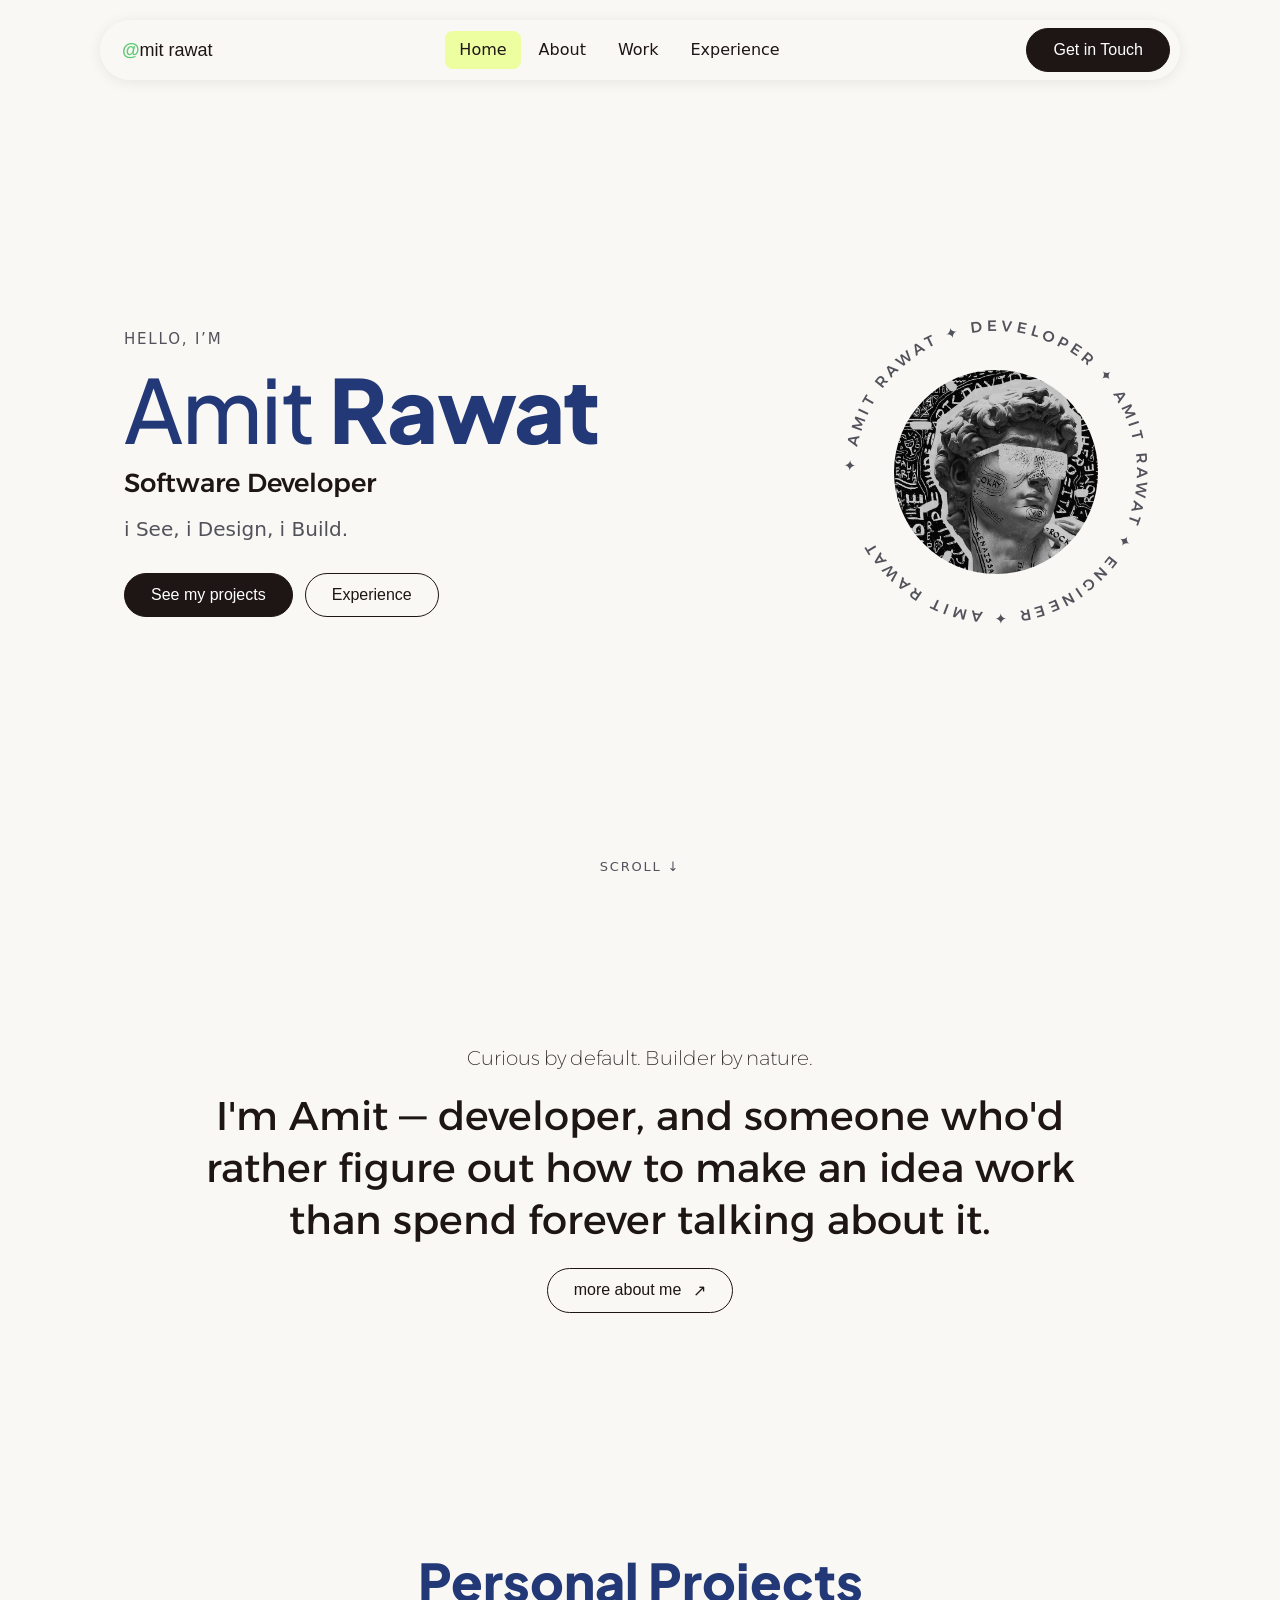
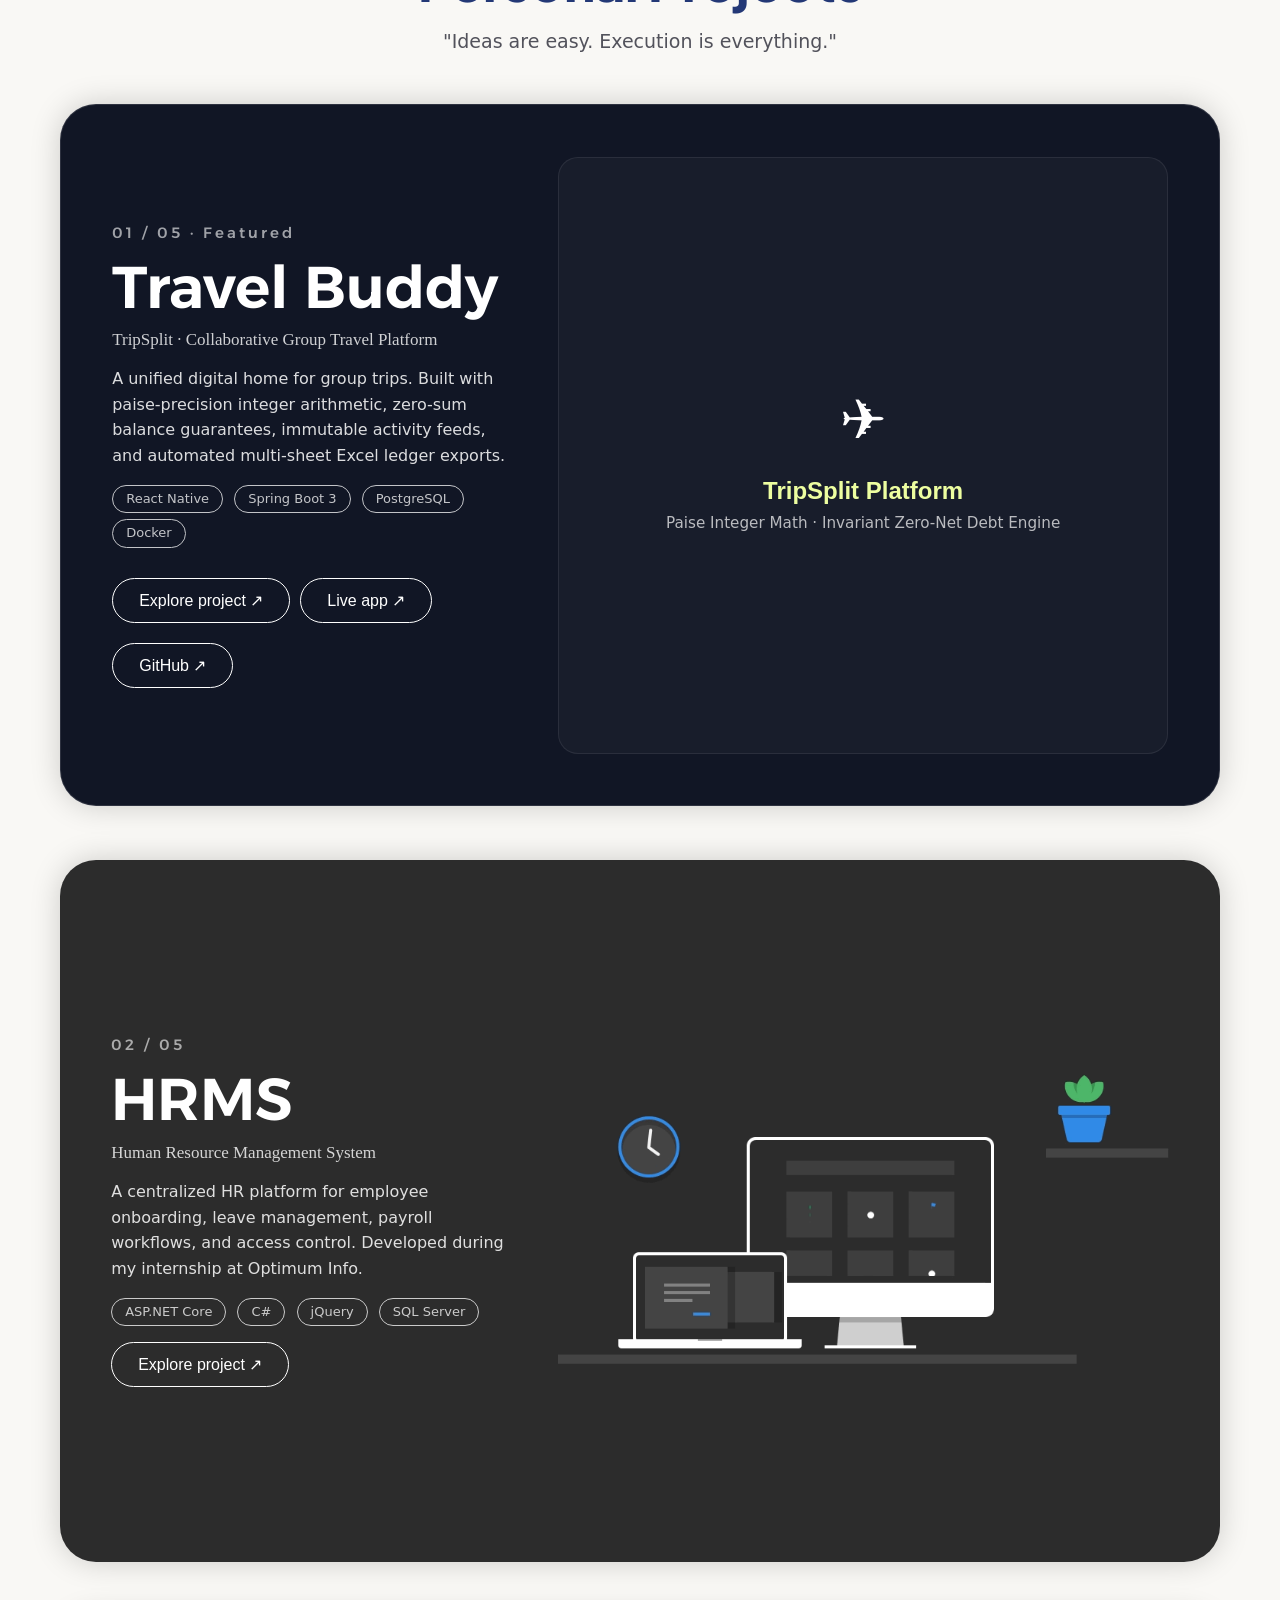
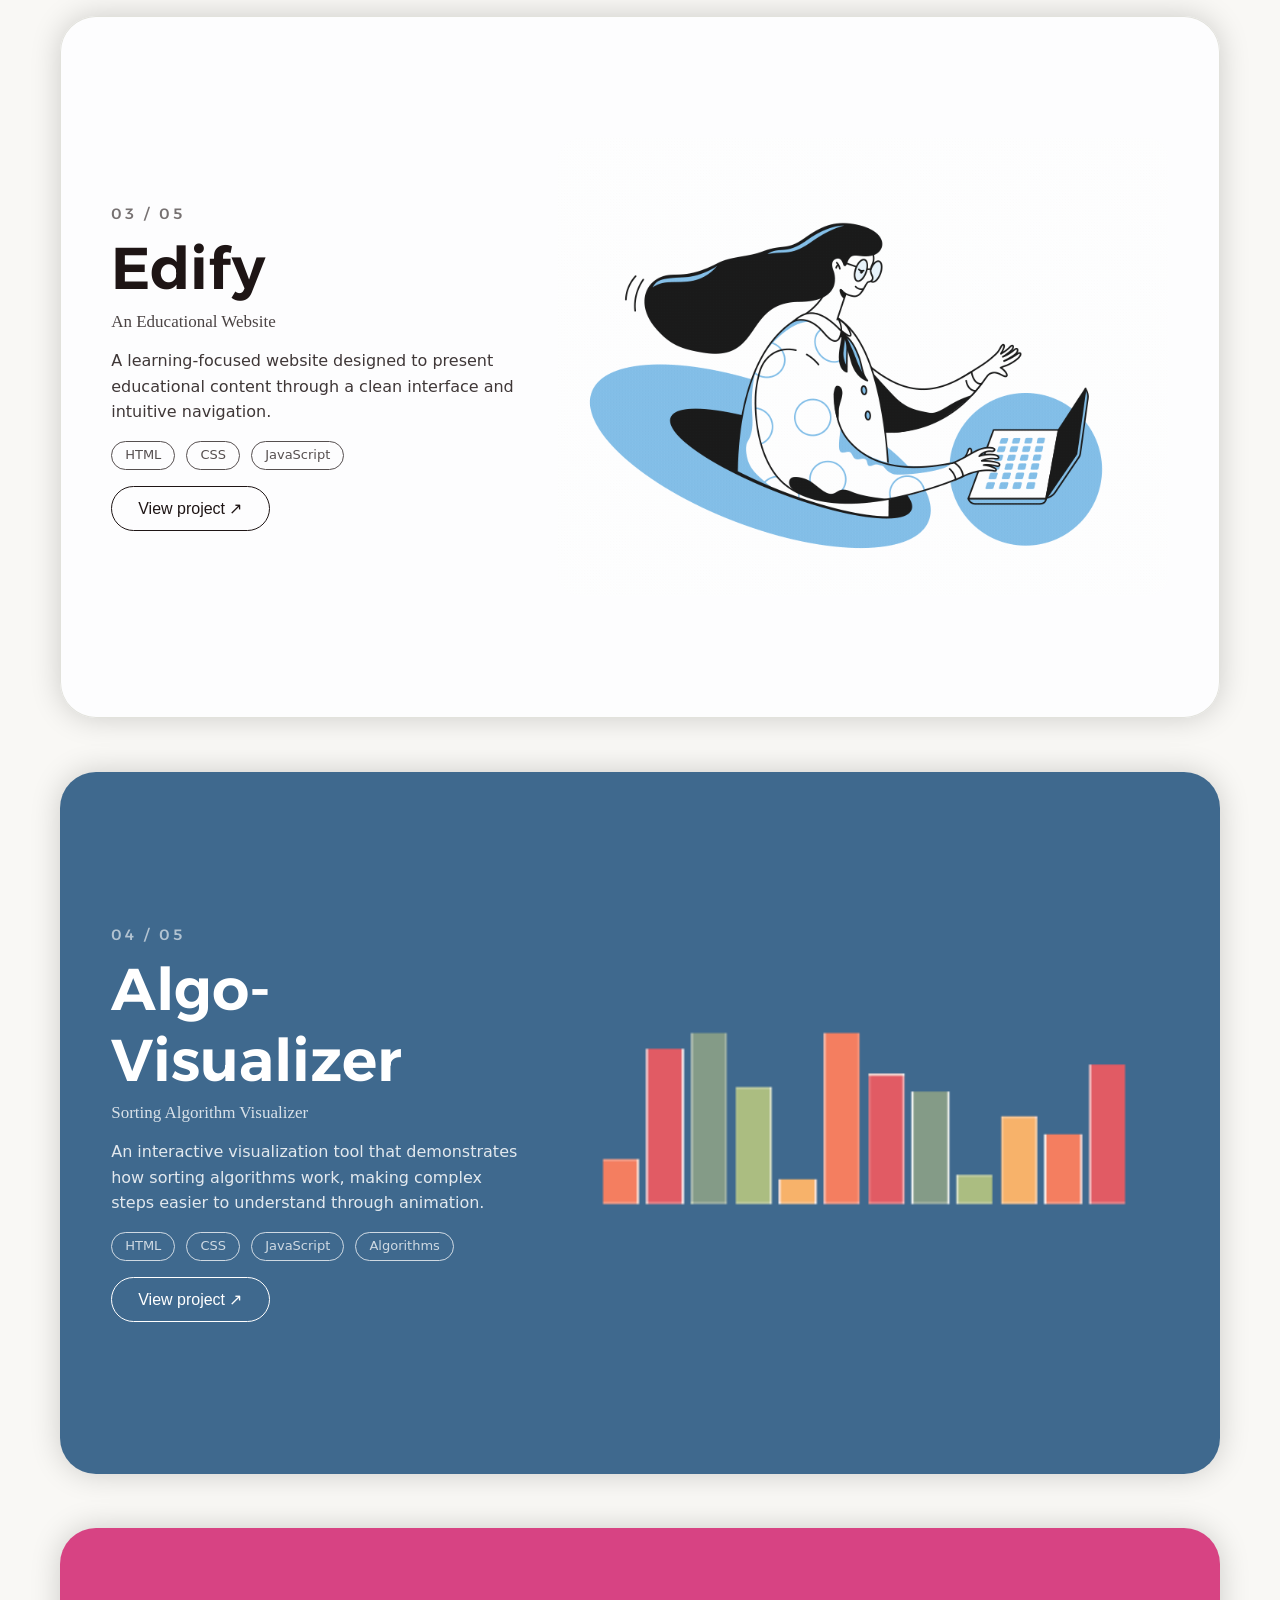
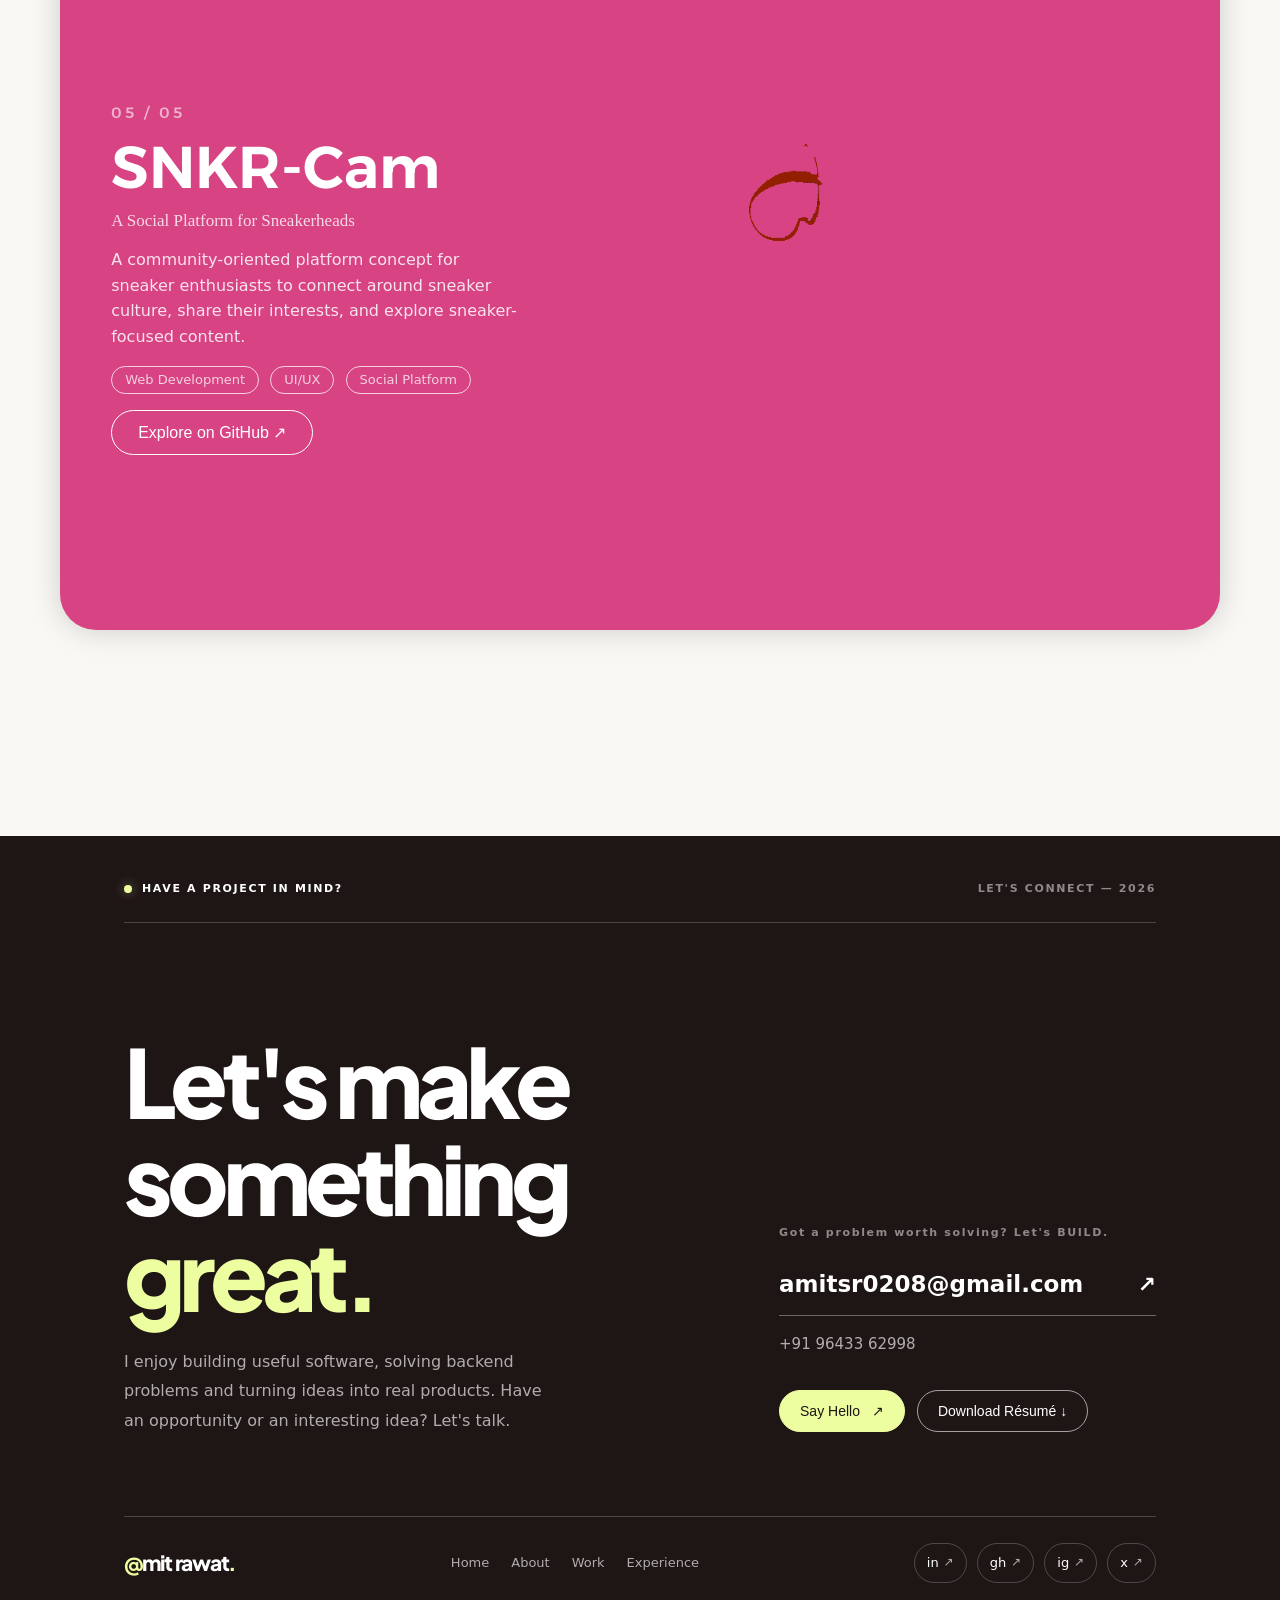
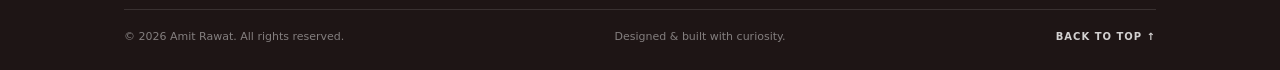
==== commit 08096384: "update travel buddy link" ====
--- a/index.html
+++ b/index.html
@@ -83,8 +83,8 @@
                 </div>
                 <div style="display: flex; gap: 10px; flex-wrap: wrap; margin-top: 14px;">
                     <a class="btn" href="projects/travelBuddy.html">Explore project ↗</a>
-                    <a class="btn" href="https://tripsplit.app" target="_blank" rel="noopener noreferrer">Live app ↗</a>
-                    <a class="btn" href="https://github.com/Rookie0208/travelX" target="_blank" rel="noopener noreferrer">GitHub ↗</a>
+                    <a class="btn" href="https://travelbuddy-mobile.vercel.app/" target="_blank" rel="noopener noreferrer">Live app ↗</a>
+                    <a class="btn" href="https://github.com/Rookie0208/travelBuddy" target="_blank" rel="noopener noreferrer">GitHub ↗</a>
                 </div>
             </div>
             <div class="pimg" style="background: rgba(255,255,255,0.03); display: flex; align-items: center; justify-content: center; padding: 30px; border-radius: 20px; border: 1px solid rgba(255,255,255,0.08);">
